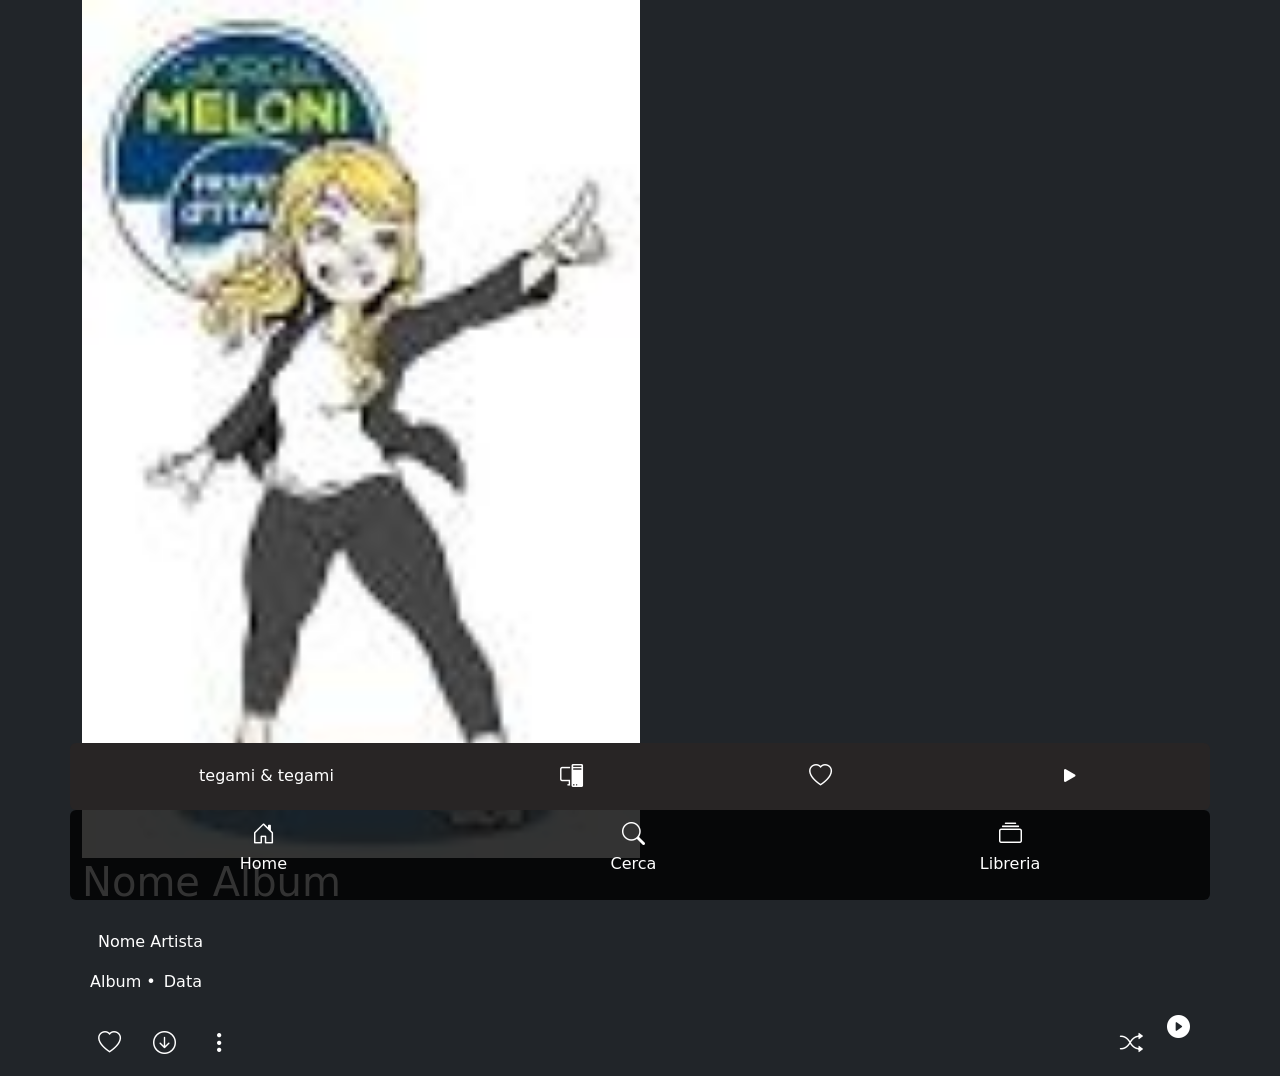
==== album.html @ c1f431ae "aggiornamento giacomo search" ====
<!doctype html>
<html lang='en'>

<head>
  <meta charset='utf-8'>
  <meta name='viewport' content='width=device-width, initial-scale=1'>
  <title>Albums</title>
  <link rel="stylesheet" href="scss/style.css">
  <link href='https://cdn.jsdelivr.net/npm/bootstrap@5.2.3/dist/css/bootstrap.min.css' rel='stylesheet'
    integrity='sha384-rbsA2VBKQhggwzxH7pPCaAqO46MgnOM80zW1RWuH61DGLwZJEdK2Kadq2F9CUG65' crossorigin='anonymous'>
  <link rel="stylesheet" href="https://cdn.jsdelivr.net/npm/bootstrap-icons@1.10.2/font/bootstrap-icons.css" />
</head>

<body class="bg-dark text-white">

  <!-- div con immagine album -->
  <div class="container container justify-content-center">
    <img src="img/images.jpeg" class="w-50" alt="img_album">


  </div>


  <!-- div  info album -->
  <div class="container">
    <h1>Nome Album</h1>
    <div class="d-flex">
      <div> </div>
      <p class="m-3">Nome Artista</p>
    </div>
    <div class="d-flex">
      <p class="mx-2">Album • </p><span> Data</span>
    </div>
  </div>

  <!-- div barra icone -->
  <div class="container d-flex justify-content-between">
    <div class="d-flex">
      <i class="bi bi-heart py-3 px-3"></i>
      <i class="bi bi-arrow-down-circle py-3 px-3"></i>
      <i class="bi bi-three-dots-vertical py-3 px-3"></i>
    </div>
    <div class="d-flex">
      <i class="bi bi-shuffle  py-3 px-3"></i>
      <i class="bi bi-play-circle-fill mx-2"></i>

    </div>

  </div>

  <!-- div con gli album -->
  <div class="container">

  </div>

  <!-- parte finale: display fixed -->

  <div class="fixed-bottom d-flex flex-column">
    <div class="container d-flex justify-content-around align-items-center p-3 rounded">
      <p class="mb-0">tegami & tegami</p>
      <i class="bi bi-pc-display"></i>
      <i class="bi bi-heart"></i>
      <i class="bi bi-play-fill"></i>
    </div>

    <div class="container d-flex justify-content-around rounded p-2">
      <div class="d-flex flex-column align-items-center">
        <i class="bi bi-house-door"></i>
        <p>Home</p>
      </div>
      <div class="d-flex flex-column align-items-center">
        <i class="bi bi-search"></i>
        <p>Cerca</p>
      </div>
      <div class="d-flex flex-column align-items-center">
        <i class="bi bi-collection"></i>
        <p>Libreria</p>
      </div>
    </div>
  </div>





  <script src='https://cdn.jsdelivr.net/npm/bootstrap@5.2.3/dist/js/bootstrap.bundle.min.js'
    integrity='sha384-kenU1KFdBIe4zVF0s0G1M5b4hcpxyD9F7jL+jjXkk+Q2h455rYXK/7HAuoJl+0I4' crossorigin='anonymous'>
    </script>
  <script src="JS/album.js"></script>
</body>

</html>
---- scss/style.css ----
@charset "UTF-8";
/*togliere lo scroll laterale*/
body {
  overflow-x: hidden;
}

/*mavbar sotto in mobile*/
.fixed-bottom > div:first-child {
  background-color: rgb(40, 37, 37);
}
.fixed-bottom > div:last-child {
  background-color: rgba(0, 0, 0, 0.8);
}

/*impostazione icone generiche*/
i {
  font-size: 23px;
}

/*border navbar modalità desktop*/
#gianfranco {
  border-bottom: 1px solid grey;
}

/*impostazione generica border radius*/
.bordo-arrotondato {
  border-radius: 15px;
}

/*primi album in alto del main*/
#playlist1 h3 {
  font-size: 90%;
  margin-left: 10px;
}
#playlist1 img {
  border-radius: 10px;
}

/*secondi album in basso del main*/
.mobile {
  display: flex;
  justify-content: space-between;
  flex-wrap: wrap;
}
.mobile .album {
  display: flex;
}
@media screen and (min-width: 1000px) {
  .mobile .album {
    display: block;
  }
}
.mobile .album .icone-sotto-album {
  justify-content: space-between;
  display: flex;
  flex-direction: row;
}
.mobile .album .testo {
  padding-left: 15px;
}
.mobile .album .testo :nth-child(2) {
  font-weight: bold;
}
.mobile .album .testo :nth-child(3) {
  align-self: flex-end;
  margin-top: 40%;
}
.mobile .album div {
  width: 100%;
  display: flex;
  flex-direction: column;
}
.mobile .album div p {
  text-align: left;
}
.mobile img {
  max-width: 100%;
}
@media screen and (min-width: 1000px) {
  .mobile img {
    max-width: 100%;
  }
}

/*impostazioni attività amici*/
#right #amici {
  justify-content: flex-end;
}
#right #attivita {
  display: flex;
  justify-content: space-between;
  margin-bottom: 0.5rem;
}
#right #attivita i {
  font-size: 16px;
}
#right .window {
  transform: rotate(90deg);
}
#right .persona {
  display: flex;
  justify-content: between;
  flex-wrap: wrap;
}
#right .persona p,
#right .persona i {
  font-size: 0.6rem;
}
#right .persona img {
  border-radius: 50%;
  width: 70%;
}

/*pagina search*/
#div-search {
  text-align: center;
  margin-bottom: 150px;
}
#div-search #carte-search {
  font-size: 20px;
  font-weight: bold;
}
#div-search #carte-search picture {
  position: relative;
  left: 116%;
}
@media screen and (min-width: 600px) {
  #div-search #carte-search picture {
    left: 107%;
  }
}
@media screen and (min-width: 900px) {
  #div-search #carte-search picture {
    left: 105%;
  }
}
#div-search #carte-search picture img {
  position: absolute;
  right: 0px;
  width: 5.3rem;
  transform: rotate(30deg);
}
@media screen and (min-width: 600px) {
  #div-search #carte-search picture img {
    max-width: 5.5rem;
  }
}
#div-search #carte-search div {
  margin: 3%;
  height: 130px;
  border-radius: 15px;
  text-align: left;
  overflow: hidden;
}
#div-search #carte-search .primo-child {
  background: rgb(224, 51, 1);
  background: linear-gradient(0deg, rgba(224, 51, 1, 0.7819502801) 12%, rgb(224, 51, 1) 26%);
}
#div-search #carte-search .secondo-child {
  background: rgb(30, 50, 100);
  background: linear-gradient(0deg, rgba(30, 50, 100, 0.7819502801) 12%, rgb(30, 50, 100) 26%);
}
#div-search #carte-search .terzo-child {
  background: rgb(233, 16, 92);
  background: linear-gradient(0deg, rgba(233, 16, 92, 0.7819502801) 12%, rgb(233, 16, 92) 26%);
}
#div-search #carte-search .quarto-child {
  background: rgb(21, 138, 8);
  background: linear-gradient(0deg, rgba(21, 138, 8, 0.7819502801) 12%, rgb(21, 138, 8) 26%);
}
#div-search #carte-search :nth-child(5) {
  background: rgb(188, 88, 0);
  background: linear-gradient(0deg, rgba(188, 88, 0, 0.7819502801) 12%, rgb(188, 88, 0) 26%);
}
#div-search #carte-search :nth-child(6) {
  background: rgb(216, 64, 0);
  background: linear-gradient(0deg, rgba(216, 64, 0, 0.7819502801) 12%, rgb(216, 64, 0) 26%);
}
#div-search #carte-search :nth-child(7) {
  background: rgb(222, 16, 139);
  background: linear-gradient(0deg, rgba(222, 16, 139, 0.7819502801) 12%, rgb(222, 16, 139) 26%);
}
#div-search #carte-search :nth-child(8) {
  background: rgb(132, 98, 159);
  background: linear-gradient(0deg, rgba(132, 98, 159, 0.7819502801) 12%, rgb(132, 98, 159) 26%);
}
#div-search #carte-search :nth-child(9) {
  background: rgb(244, 234, 30);
  background: linear-gradient(0deg, rgba(244, 234, 30, 0.7819502801) 12%, rgb(244, 234, 30) 26%);
}
#div-search #carte-search :nth-child(10) {
  background: rgb(93, 180, 224);
  background: linear-gradient(0deg, rgba(93, 180, 224, 0.7819502801) 12%, rgb(93, 180, 224) 26%);
}

.bottom {
  height: 150px;
}/*# sourceMappingURL=style.css.map */
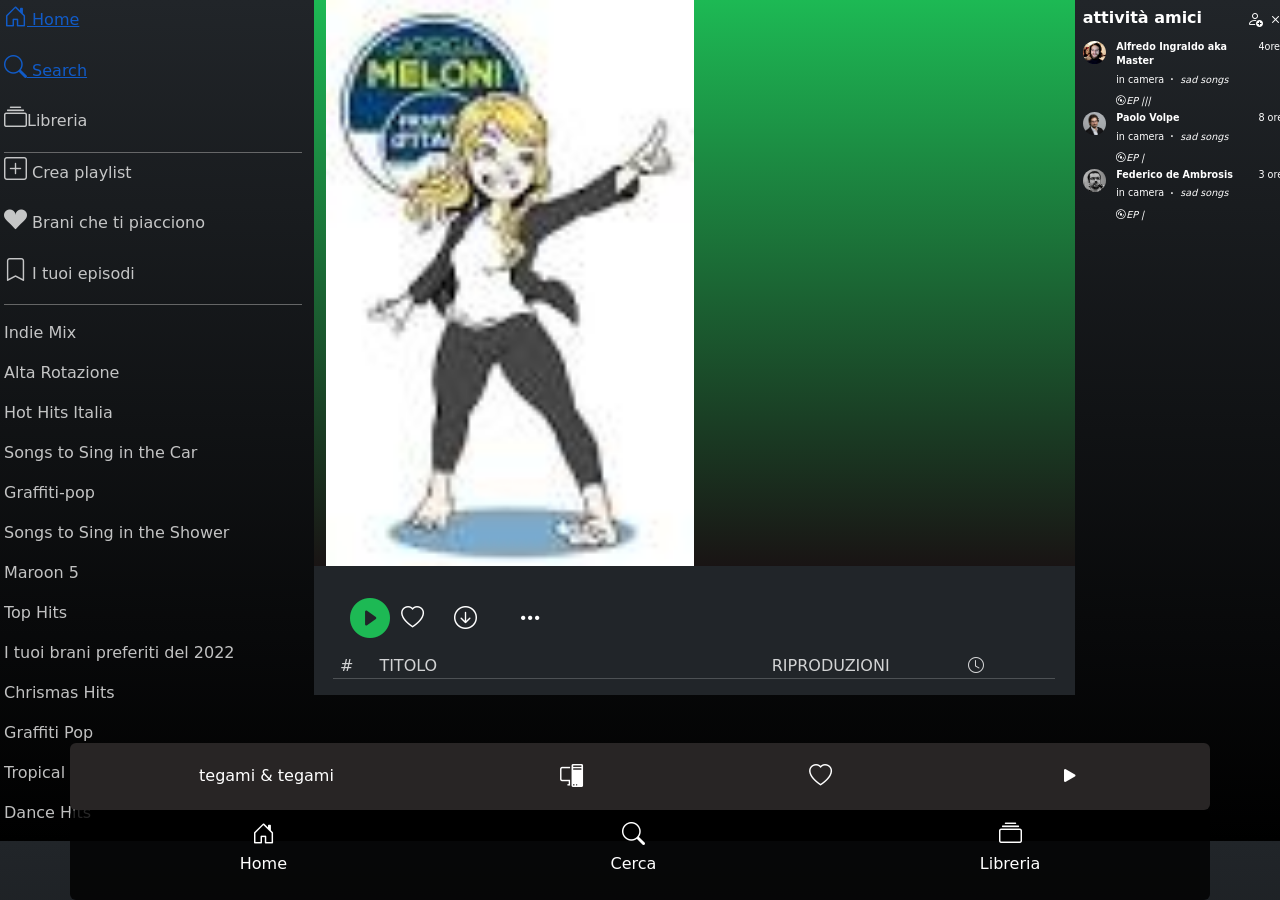
==== commit b7c217e3: "aggiornamento lorenzo" ====
--- a/album.html
+++ b/album.html
@@ -1,92 +1,194 @@
 <!doctype html>
 <html lang='en'>
-
 <head>
-  <meta charset='utf-8'>
-  <meta name='viewport' content='width=device-width, initial-scale=1'>
-  <title>Albums</title>
-  <link rel="stylesheet" href="scss/style.css">
-  <link href='https://cdn.jsdelivr.net/npm/bootstrap@5.2.3/dist/css/bootstrap.min.css' rel='stylesheet'
-    integrity='sha384-rbsA2VBKQhggwzxH7pPCaAqO46MgnOM80zW1RWuH61DGLwZJEdK2Kadq2F9CUG65' crossorigin='anonymous'>
-  <link rel="stylesheet" href="https://cdn.jsdelivr.net/npm/bootstrap-icons@1.10.2/font/bootstrap-icons.css" />
+<meta charset='utf-8'>
+<meta name='viewport' content='width=device-width, initial-scale=1'>
+<title>Albums</title>
+<link rel="stylesheet" href="scss/style.css">
+<link href='https://cdn.jsdelivr.net/npm/bootstrap@5.2.3/dist/css/bootstrap.min.css' rel='stylesheet' integrity='sha384-rbsA2VBKQhggwzxH7pPCaAqO46MgnOM80zW1RWuH61DGLwZJEdK2Kadq2F9CUG65' crossorigin='anonymous'>
+<link
+rel="stylesheet"
+href="https://cdn.jsdelivr.net/npm/bootstrap-icons@1.10.2/font/bootstrap-icons.css"
+/>
 </head>
 
 <body class="bg-dark text-white">
+ 
+  <!--div generale con 3 parti per desktop-->
+   <div class="row">
+  
+  <!--parte sinistra desktop-->
+  <div class="d-none d-lg-block col-lg-3 ps-3 opacity-75" id="parte-sinistra">
+    <!--navbar in desktop-->
+    <nav id="gianfranco">
+      <a href="home.html"><p><i class="bi bi-house-door"></i> Home</p></a>
+      <a href="search.html"><p><i class="bi bi-search"></i> Search</p></a>
+      <p><i class="bi bi-collection"></i>Libreria</p>
+    </nav>
 
-  <!-- div con immagine album -->
-  <div class="container container justify-content-center">
-    <img src="img/images.jpeg" class="w-50" alt="img_album">
+    <!--parte dotto la navbar media-->
+    <div id="gianfranco">
+      <p><i class="bi bi-plus-square"></i> Crea playlist</p>
+      <p><i class="bi bi-suit-heart-fill"></i> Brani che ti piacciono</p>
+      <p><i class="bi bi-bookmark"></i> I tuoi episodi</p>
+    </div>
 
+    <div class="fs-6 mt-3">
+      <p>Indie Mix</p>
+      <p>Alta Rotazione</p>
+      <p>Hot Hits Italia</p>
+      <p>Songs to Sing in the Car</p>
+      <p>Graffiti-pop</p>
+      <p>Songs to Sing in the Shower</p>
+      <p>Maroon 5</p>
+      <p>Top Hits</p>
+      <p>I tuoi brani preferiti del 2022</p>
+      <p>Chrismas Hits</p>
+      <p>Graffiti Pop</p>
+      <p>Tropical House</p>
+      <p>Dance Hits</p>
+    </div>
+  </div>
+  
+   <!--div centrale-->
+   <div class="col col-lg-7 px-0">
+  
+                 <!-- div con immagine album -->
 
+    <div class="container container justify-content-center" id="immagine_album">
+      <img src="img/images.jpeg" class="w-50"alt="img_album">
+
+    
+  
   </div>
 
 
-  <!-- div  info album -->
-  <div class="container">
-    <h1>Nome Album</h1>
+<!-- div  info album -->
+<div class="container mt-3 d-sm-block d-md-block d-lg-none d-xl-none d-xxl-none">
+    <h1>Nome Album</h1> 
     <div class="d-flex">
-      <div> </div>
-      <p class="m-3">Nome Artista</p>
+        <div> </div>
+        <p class="m-3">Nome Artista</p> 
+    </div> 
+        <div class="d-flex"><p class="mx-2">Album • </p><span> Data</span></div> 
+</div>
+
+<!-- div barra icone -->
+<div class="container d-flex justify-content-between icone_album d-lg-none">
+    <div class="d-flex "> <!--ICONE PARTE MOBILE-->
+    <i class="bi bi-heart py-3 px-3" ></i>
+    <i class="bi bi-arrow-down-circle py-3 px-3"></i>
+    <i class="bi bi-three-dots-vertical py-3 px-3"></i>
     </div>
+
     <div class="d-flex">
-      <p class="mx-2">Album • </p><span> Data</span>
+        <i class="bi bi-shuffle  py-3 px-3"></i>
+        <i class="bi bi-play-circle-fill icona_play py-1 px-3 "></i>
     </div>
+</div>
+<div class="d-flex d-none d-lg-block bg-dark">
+ <div class="row pt-3"> <!--ICONE PARTE DESKTOP-->
+      <i class="d-flex justify-content-around col-1 bi bi-play-circle-fill icona_play p-3 ps-5"></i>
+      <i class="d-flex justify-content-around col-1 bi bi-heart py-4 ps-4 px-0"></i>
+      <i class="d-flex justify-content-around col-1 bi bi-arrow-down-circle py-4 px-0"></i>
+      <i class="d-flex justify-content-around col-1 bi bi-three-dots py-4 px-0"></i>
+ </div>
+ 
+ <div class="row icone_desktop_album">
+  <p class="col-1 text-center ps-4 pe-0 mb-0">#</p>
+  <p class="col-2 mb-0">TITOLO</p>
+  <p class="col-2 offset-4 mb-0">RIPRODUZIONI</p>
+  <i class="col-2 offset-1 bi bi-clock mb-0"></i>
+  <hr id="riga_album"> 
+</div>
+</div>
+  
+
+
+<!-- div con i brani -->
+<div class="container" id="divBrani">
+
+</div>
+
+ <!-- parte finale: display fixed -->
+
+ <div class="fixed-bottom d-flex flex-column">
+  <div class="container d-flex justify-content-around align-items-center p-3 rounded" >
+    <p class="mb-0" id="testoCanzoneCorrente">tegami & tegami</p>
+    <i class="bi bi-pc-display"></i>
+    <i class="bi bi-heart"></i>
+    <i class="bi bi-play-fill"></i>
   </div>
 
-  <!-- div barra icone -->
-  <div class="container d-flex justify-content-between">
-    <div class="d-flex">
-      <i class="bi bi-heart py-3 px-3"></i>
-      <i class="bi bi-arrow-down-circle py-3 px-3"></i>
-      <i class="bi bi-three-dots-vertical py-3 px-3"></i>
+  <div class="container d-flex justify-content-around rounded p-2">
+    <div class="d-flex flex-column align-items-center">
+      <i class="bi bi-house-door"></i>
+      <p>Home</p>
     </div>
-    <div class="d-flex">
-      <i class="bi bi-shuffle  py-3 px-3"></i>
-      <i class="bi bi-play-circle-fill mx-2"></i>
-
+    <div class="d-flex flex-column align-items-center">
+      <i class="bi bi-search"></i>
+      <p>Cerca</p>
     </div>
-
-  </div>
-
-  <!-- div con gli album -->
-  <div class="container">
-
-  </div>
-
-  <!-- parte finale: display fixed -->
-
-  <div class="fixed-bottom d-flex flex-column">
-    <div class="container d-flex justify-content-around align-items-center p-3 rounded">
-      <p class="mb-0">tegami & tegami</p>
-      <i class="bi bi-pc-display"></i>
-      <i class="bi bi-heart"></i>
-      <i class="bi bi-play-fill"></i>
-    </div>
-
-    <div class="container d-flex justify-content-around rounded p-2">
-      <div class="d-flex flex-column align-items-center">
-        <i class="bi bi-house-door"></i>
-        <p>Home</p>
-      </div>
-      <div class="d-flex flex-column align-items-center">
-        <i class="bi bi-search"></i>
-        <p>Cerca</p>
-      </div>
-      <div class="d-flex flex-column align-items-center">
-        <i class="bi bi-collection"></i>
-        <p>Libreria</p>
+    <div class="d-flex flex-column align-items-center">
+      <i class="bi bi-collection"></i>
+      <p>Libreria</p>
       </div>
     </div>
   </div>
+ </div> <!--div fine parte centrale-->
 
+ <!--div parte destra desktop-->
 
+ <!--parte laterale amici-->
+ <aside id="right" class="d-none d-lg-block col-lg-2 px-2 mt-2">
 
+  <section id="attivita">
+    <h6 class="m-0"><strong>attività amici</strong></h6>
+    <span>
+      <i class="bi bi-person-add"></i>
+      <i class="bi bi-x"></i>
+    </span>
+  </section>
+  <section class="persona">
+    <div class="col-2">
+      <img src="img/alfredoingraldo.jpeg" alt="foto profilo">
+    </div>
+    <div class="col-8 tizio">
+      <p class="mb-1"> <strong>Alfredo Ingraldo aka Master</strong> </p>
+      <p class="m-0"> in camera <i class="bi bi-dot"> sad songs</i> </p>
+      <i class="bi bi-disc ">EP |||</i>
+    </div>
+    <div class="col-2 ps-2">
+      <p> 4ore</p>
+    </div>
+    <div class="col-2">
+      <img src="img/andreamiriello.jpeg" alt="foto profilo">
+    </div>
+    <div class="col-8 tizio">
+      <p class="mb-1"> <strong>Paolo Volpe</strong> </p>
+      <p class="m-0"> in camera <i class="bi bi-dot"> sad songs</i> </p>
+      <i class="bi bi-disc ">EP |</i>
+    </div>
+    <div class="col-2 ps-2">
+      <p> 8 ore</p>
+    </div>
+    <div class="col-2">
+      <img src="img/Federicodeangelis.jpg" alt="Federico de Ambrosis">
+    </div>
+    <div class="col-8 tizio">
+      <p class="mb-1"> <strong>Federico de Ambrosis</strong> </p>
+      <p class="m-0"> in camera <i class="bi bi-dot"> sad songs</i> </p>
+      <i class="bi bi-disc ">EP |</i>
+    </div>
+    <div class="col-2 ps-2">
+      <p>3 ore</p>
+     </div>
+   </section>
+ </aside>  <!--fine parte destra desktop-->
+</div> <!--div dello schermo generale desktop-->
 
-
-  <script src='https://cdn.jsdelivr.net/npm/bootstrap@5.2.3/dist/js/bootstrap.bundle.min.js'
-    integrity='sha384-kenU1KFdBIe4zVF0s0G1M5b4hcpxyD9F7jL+jjXkk+Q2h455rYXK/7HAuoJl+0I4' crossorigin='anonymous'>
-    </script>
-  <script src="JS/album.js"></script>
+<script src='https://cdn.jsdelivr.net/npm/bootstrap@5.2.3/dist/js/bootstrap.bundle.min.js' integrity='sha384-kenU1KFdBIe4zVF0s0G1M5b4hcpxyD9F7jL+jjXkk+Q2h455rYXK/7HAuoJl+0I4' crossorigin='anonymous'>
+</script>
+<script src="JS/album.js" type="module"></script>
 </body>
-
 </html>
--- a/scss/style.css
+++ b/scss/style.css
@@ -114,85 +114,81 @@
 /*pagina search*/
 #div-search {
   text-align: center;
-  margin-bottom: 150px;
 }
-#div-search #carte-search {
-  font-size: 20px;
-  font-weight: bold;
-}
-#div-search #carte-search picture {
-  position: relative;
-  left: 116%;
-}
-@media screen and (min-width: 600px) {
-  #div-search #carte-search picture {
-    left: 107%;
-  }
-}
-@media screen and (min-width: 900px) {
-  #div-search #carte-search picture {
-    left: 105%;
-  }
-}
-#div-search #carte-search picture img {
-  position: absolute;
-  right: 0px;
-  width: 5.3rem;
-  transform: rotate(30deg);
-}
-@media screen and (min-width: 600px) {
-  #div-search #carte-search picture img {
-    max-width: 5.5rem;
-  }
-}
-#div-search #carte-search div {
-  margin: 3%;
+#div-search div div {
+  margin: 10px;
   height: 130px;
   border-radius: 15px;
   text-align: left;
-  overflow: hidden;
 }
-#div-search #carte-search .primo-child {
-  background: rgb(224, 51, 1);
-  background: linear-gradient(0deg, rgba(224, 51, 1, 0.7819502801) 12%, rgb(224, 51, 1) 26%);
+#div-search div :first-child {
+  background-color: #e03301;
 }
-#div-search #carte-search .secondo-child {
-  background: rgb(30, 50, 100);
-  background: linear-gradient(0deg, rgba(30, 50, 100, 0.7819502801) 12%, rgb(30, 50, 100) 26%);
+#div-search div :nth-child(2) {
+  background-color: #1e3264;
 }
-#div-search #carte-search .terzo-child {
-  background: rgb(233, 16, 92);
-  background: linear-gradient(0deg, rgba(233, 16, 92, 0.7819502801) 12%, rgb(233, 16, 92) 26%);
+#div-search div :nth-child(3) {
+  background-color: #e9105c;
 }
-#div-search #carte-search .quarto-child {
-  background: rgb(21, 138, 8);
-  background: linear-gradient(0deg, rgba(21, 138, 8, 0.7819502801) 12%, rgb(21, 138, 8) 26%);
+#div-search div :nth-child(4) {
+  background-color: #158a08;
 }
-#div-search #carte-search :nth-child(5) {
-  background: rgb(188, 88, 0);
-  background: linear-gradient(0deg, rgba(188, 88, 0, 0.7819502801) 12%, rgb(188, 88, 0) 26%);
+#div-search div :nth-child(5) {
+  background-color: #bc5800;
 }
-#div-search #carte-search :nth-child(6) {
-  background: rgb(216, 64, 0);
-  background: linear-gradient(0deg, rgba(216, 64, 0, 0.7819502801) 12%, rgb(216, 64, 0) 26%);
+#div-search div :nth-child(6) {
+  background-color: #d84000;
 }
-#div-search #carte-search :nth-child(7) {
-  background: rgb(222, 16, 139);
-  background: linear-gradient(0deg, rgba(222, 16, 139, 0.7819502801) 12%, rgb(222, 16, 139) 26%);
+#div-search div :nth-child(7) {
+  background-color: #de108b;
 }
-#div-search #carte-search :nth-child(8) {
-  background: rgb(132, 98, 159);
-  background: linear-gradient(0deg, rgba(132, 98, 159, 0.7819502801) 12%, rgb(132, 98, 159) 26%);
+#div-search div :nth-child(8) {
+  background-color: #84629f;
 }
-#div-search #carte-search :nth-child(9) {
-  background: rgb(244, 234, 30);
-  background: linear-gradient(0deg, rgba(244, 234, 30, 0.7819502801) 12%, rgb(244, 234, 30) 26%);
+#div-search div :nth-child(9) {
+  background-color: #f4ea1e;
 }
-#div-search #carte-search :nth-child(10) {
-  background: rgb(93, 180, 224);
-  background: linear-gradient(0deg, rgba(93, 180, 224, 0.7819502801) 12%, rgb(93, 180, 224) 26%);
+#div-search div :nth-child(10) {
+  background-color: #5db4e0;
 }
 
 .bottom {
   height: 150px;
+}
+
+.freccia_indietro_album {
+  font-size: 1.5rem;
+}
+
+.icone_album {
+  font-size: 1.3rem;
+}
+
+.icona_play {
+  font-size: 2.5rem;
+  color: #1db954;
+}
+
+#immagine_album {
+  background: linear-gradient(180deg, #1db954, #191414);
+}
+
+body {
+  background: linear-gradient(180deg, rgb(33, 37, 41), black);
+}
+
+#riga_album {
+  width: 92%;
+  display: flex;
+  align-items: center;
+  margin-left: 4%;
+  margin-right: 4%;
+}
+
+.icone_desktop_album {
+  align-items: flex-end;
+  color: rgba(255, 255, 255, 0.8);
+}
+.icone_desktop_album i {
+  font-size: 1rem;
 }/*# sourceMappingURL=style.css.map */
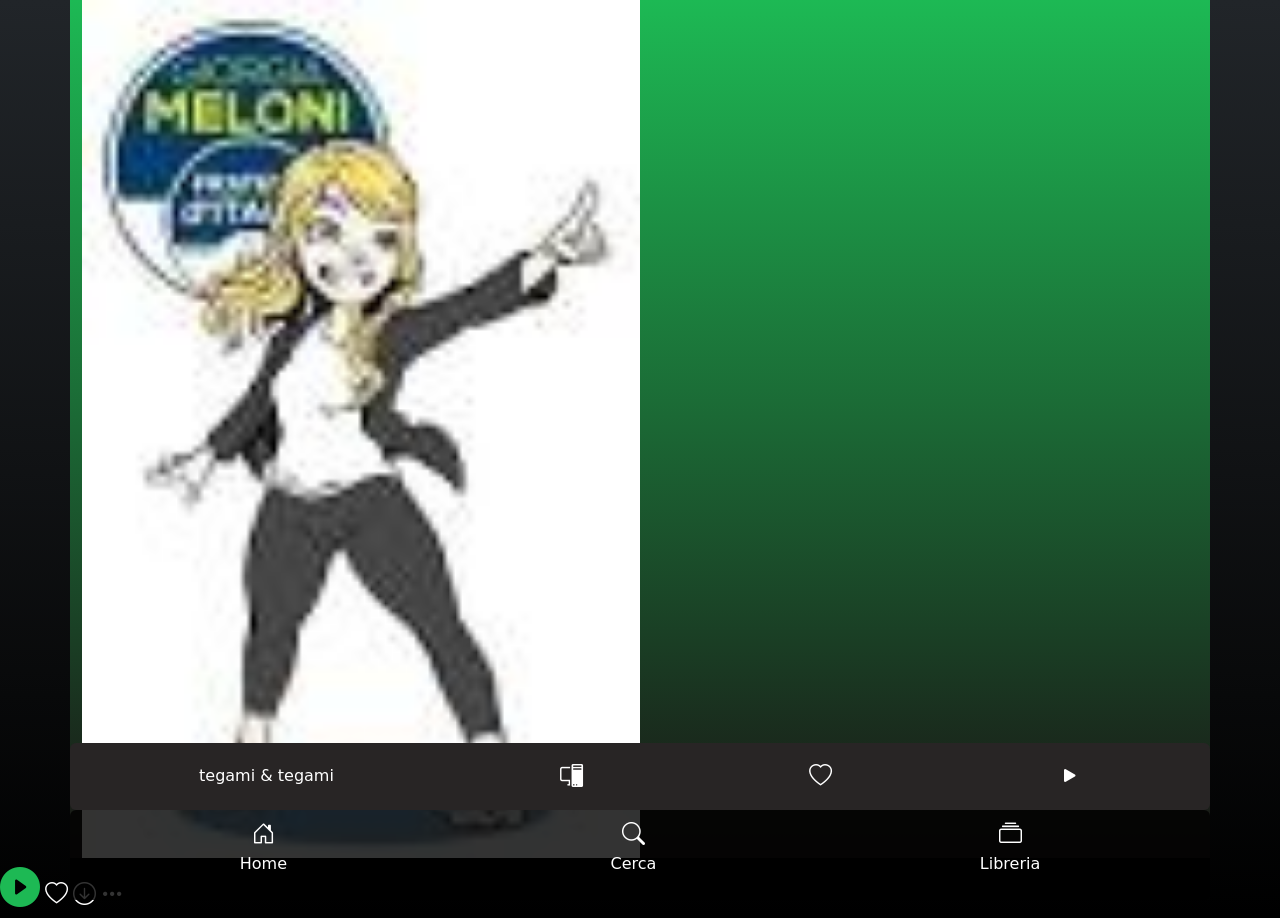
==== commit 0d8328e4: "Modifiche artist html js scss" ====
--- a/album.html
+++ b/album.html
@@ -13,47 +13,8 @@
 </head>
 
 <body class="bg-dark text-white">
- 
-  <!--div generale con 3 parti per desktop-->
-   <div class="row">
-  
-  <!--parte sinistra desktop-->
-  <div class="d-none d-lg-block col-lg-3 ps-3 opacity-75" id="parte-sinistra">
-    <!--navbar in desktop-->
-    <nav id="gianfranco">
-      <a href="home.html"><p><i class="bi bi-house-door"></i> Home</p></a>
-      <a href="search.html"><p><i class="bi bi-search"></i> Search</p></a>
-      <p><i class="bi bi-collection"></i>Libreria</p>
-    </nav>
 
-    <!--parte dotto la navbar media-->
-    <div id="gianfranco">
-      <p><i class="bi bi-plus-square"></i> Crea playlist</p>
-      <p><i class="bi bi-suit-heart-fill"></i> Brani che ti piacciono</p>
-      <p><i class="bi bi-bookmark"></i> I tuoi episodi</p>
-    </div>
-
-    <div class="fs-6 mt-3">
-      <p>Indie Mix</p>
-      <p>Alta Rotazione</p>
-      <p>Hot Hits Italia</p>
-      <p>Songs to Sing in the Car</p>
-      <p>Graffiti-pop</p>
-      <p>Songs to Sing in the Shower</p>
-      <p>Maroon 5</p>
-      <p>Top Hits</p>
-      <p>I tuoi brani preferiti del 2022</p>
-      <p>Chrismas Hits</p>
-      <p>Graffiti Pop</p>
-      <p>Tropical House</p>
-      <p>Dance Hits</p>
-    </div>
-  </div>
-  
-   <!--div centrale-->
-   <div class="col col-lg-7 px-0">
-  
-                 <!-- div con immagine album -->
+    <!-- div con immagine album -->
 
     <div class="container container justify-content-center" id="immagine_album">
       <img src="img/images.jpeg" class="w-50"alt="img_album">
@@ -74,9 +35,9 @@
 </div>
 
 <!-- div barra icone -->
-<div class="container d-flex justify-content-between icone_album d-lg-none">
-    <div class="d-flex "> <!--ICONE PARTE MOBILE-->
-    <i class="bi bi-heart py-3 px-3" ></i>
+<div class="container d-flex justify-content-between icone_album d-sm-block d-md-block d-lg-none d-xl-none d-xxl-none">
+    <div class="d-flex ">
+    <i class="bi bi-heart py-3 px-3"></i>
     <i class="bi bi-arrow-down-circle py-3 px-3"></i>
     <i class="bi bi-three-dots-vertical py-3 px-3"></i>
     </div>
@@ -86,21 +47,11 @@
         <i class="bi bi-play-circle-fill icona_play py-1 px-3 "></i>
     </div>
 </div>
-<div class="d-flex d-none d-lg-block bg-dark">
- <div class="row pt-3"> <!--ICONE PARTE DESKTOP-->
-      <i class="d-flex justify-content-around col-1 bi bi-play-circle-fill icona_play p-3 ps-5"></i>
-      <i class="d-flex justify-content-around col-1 bi bi-heart py-4 ps-4 px-0"></i>
-      <i class="d-flex justify-content-around col-1 bi bi-arrow-down-circle py-4 px-0"></i>
-      <i class="d-flex justify-content-around col-1 bi bi-three-dots py-4 px-0"></i>
- </div>
- 
- <div class="row icone_desktop_album">
-  <p class="col-1 text-center ps-4 pe-0 mb-0">#</p>
-  <p class="col-2 mb-0">TITOLO</p>
-  <p class="col-2 offset-4 mb-0">RIPRODUZIONI</p>
-  <i class="col-2 offset-1 bi bi-clock mb-0"></i>
-  <hr id="riga_album"> 
-</div>
+<div class="d-flex d-none d-lg-block">
+      <i class="bi bi-play-circle-fill icona_play "></i>
+      <i class="bi bi-heart"></i>
+      <i class="bi bi-arrow-down-circle"></i>
+      <i class="bi bi-three-dots"></i>
 </div>
   
 
@@ -132,60 +83,10 @@
     <div class="d-flex flex-column align-items-center">
       <i class="bi bi-collection"></i>
       <p>Libreria</p>
-      </div>
     </div>
   </div>
- </div> <!--div fine parte centrale-->
+</div>
 
- <!--div parte destra desktop-->
-
- <!--parte laterale amici-->
- <aside id="right" class="d-none d-lg-block col-lg-2 px-2 mt-2">
-
-  <section id="attivita">
-    <h6 class="m-0"><strong>attività amici</strong></h6>
-    <span>
-      <i class="bi bi-person-add"></i>
-      <i class="bi bi-x"></i>
-    </span>
-  </section>
-  <section class="persona">
-    <div class="col-2">
-      <img src="img/alfredoingraldo.jpeg" alt="foto profilo">
-    </div>
-    <div class="col-8 tizio">
-      <p class="mb-1"> <strong>Alfredo Ingraldo aka Master</strong> </p>
-      <p class="m-0"> in camera <i class="bi bi-dot"> sad songs</i> </p>
-      <i class="bi bi-disc ">EP |||</i>
-    </div>
-    <div class="col-2 ps-2">
-      <p> 4ore</p>
-    </div>
-    <div class="col-2">
-      <img src="img/andreamiriello.jpeg" alt="foto profilo">
-    </div>
-    <div class="col-8 tizio">
-      <p class="mb-1"> <strong>Paolo Volpe</strong> </p>
-      <p class="m-0"> in camera <i class="bi bi-dot"> sad songs</i> </p>
-      <i class="bi bi-disc ">EP |</i>
-    </div>
-    <div class="col-2 ps-2">
-      <p> 8 ore</p>
-    </div>
-    <div class="col-2">
-      <img src="img/Federicodeangelis.jpg" alt="Federico de Ambrosis">
-    </div>
-    <div class="col-8 tizio">
-      <p class="mb-1"> <strong>Federico de Ambrosis</strong> </p>
-      <p class="m-0"> in camera <i class="bi bi-dot"> sad songs</i> </p>
-      <i class="bi bi-disc ">EP |</i>
-    </div>
-    <div class="col-2 ps-2">
-      <p>3 ore</p>
-     </div>
-   </section>
- </aside>  <!--fine parte destra desktop-->
-</div> <!--div dello schermo generale desktop-->
 
 <script src='https://cdn.jsdelivr.net/npm/bootstrap@5.2.3/dist/js/bootstrap.bundle.min.js' integrity='sha384-kenU1KFdBIe4zVF0s0G1M5b4hcpxyD9F7jL+jjXkk+Q2h455rYXK/7HAuoJl+0I4' crossorigin='anonymous'>
 </script>
--- a/scss/style.css
+++ b/scss/style.css
@@ -177,18 +177,210 @@
   background: linear-gradient(180deg, rgb(33, 37, 41), black);
 }
 
-#riga_album {
-  width: 92%;
-  display: flex;
-  align-items: center;
-  margin-left: 4%;
-  margin-right: 4%;
-}
-
-.icone_desktop_album {
-  align-items: flex-end;
+.artist__header {
+  position: relative;
+}
+
+#artist__arrow {
+  position: absolute;
+  top: 10px;
+  left: 20px;
+  z-index: 1;
+}
+
+#artist__arrow__color {
   color: rgba(255, 255, 255, 0.8);
-}
-.icone_desktop_album i {
-  font-size: 1rem;
+  font-size: 35px;
+}
+
+#artist__image {
+  height: 100%;
+  width: 100%;
+  -o-object-fit: cover;
+     object-fit: cover;
+  -o-object-position: center;
+     object-position: center;
+  opacity: 0.5;
+}
+@media screen and (min-width: 992px) {
+  #artist__image {
+    -o-object-fit: cover;
+       object-fit: cover;
+    -o-object-position: center;
+       object-position: center;
+    height: 300px;
+    width: 550px;
+    opacity: 0.5;
+  }
+}
+@media screen and (min-width: 1000px) {
+  #artist__image {
+    -o-object-fit: cover;
+       object-fit: cover;
+    -o-object-position: center;
+       object-position: center;
+    height: 300px;
+    width: 570px;
+    opacity: 0.5;
+  }
+}
+
+#artist__name {
+  font-size: 50px;
+  position: absolute;
+  bottom: 70px;
+  left: 30px;
+}
+@media screen and (min-width: 992px) {
+  #artist__name {
+    font-size: 50px;
+  }
+}
+
+#artist__ascoltatori1 {
+  margin-top: 2px;
+  margin-bottom: 0px;
+  position: absolute;
+  bottom: 10px;
+  left: 30px;
+}
+@media screen and (max-width: 992px) {
+  #artist__ascoltatori1 {
+    display: none;
+  }
+}
+@media screen and (min-width: 992px) {
+  #artist__ascoltatori1 {
+    font-size: 20px;
+  }
+}
+
+#artist__ascoltatori2 {
+  margin-top: 2px;
+  margin-bottom: 0px;
+  color: grey;
+}
+@media screen and (min-width: 992px) {
+  #artist__ascoltatori2 {
+    display: none;
+  }
+}
+
+#artist__verificato {
+  margin-top: 2px;
+  margin-bottom: 0px;
+  position: absolute;
+  bottom: 120px;
+  left: 30px;
+}
+@media screen and (max-width: 992px) {
+  #artist__verificato {
+    display: none;
+  }
+}
+@media screen and (min-width: 992px) {
+  #artist__verificato {
+    font-size: 20px;
+  }
+}
+
+#artist__verificato__icona {
+  color: #2596be;
+}
+@media screen and (max-width: 992px) {
+  #artist__verificato__icona {
+    display: none;
+  }
+}
+@media screen and (min-width: 992px) {
+  #artist__verificato__icona {
+    font-size: 20px;
+  }
+}
+
+#boxicone1 {
+  margin-bottom: 3px;
+}
+@media screen and (min-width: 992px) {
+  #boxicone1 {
+    display: none;
+  }
+}
+
+#seguiti1 {
+  margin: auto;
+  border-color: rgba(255, 255, 255, 0.2);
+  border: 0.2px solid;
+  border-radius: 15px;
+  padding-top: 5px;
+  padding-bottom: 5px;
+  padding-left: 8px;
+  padding-right: 8px;
+}
+
+#puntiverticali {
+  margin-left: 10px;
+  color: grey;
+}
+#puntiverticali:hover {
+  color: green;
+}
+
+#shuffle:hover {
+  color: green;
+}
+
+#boxicone2 {
+  margin-top: 10px;
+}
+@media screen and (max-width: 992px) {
+  #boxicone2 {
+    display: none;
+  }
+}
+
+#seguiti2 {
+  margin: auto;
+  border-color: rgba(255, 255, 255, 0.2);
+  border: 0.2px solid;
+  border-radius: 8px;
+  padding-top: 5px;
+  padding-bottom: 5px;
+  padding-left: 20px;
+  padding-right: 20px;
+}
+
+#puntiorizzontali {
+  color: grey;
+}
+#puntiorizzontali:hover {
+  color: green;
+}
+
+#immagine_circle {
+  padding-left: 10px;
+}
+#immagine_circle #immagine_circle_sfondo {
+  background-color: white;
+  border-radius: 10px;
+  padding: 3px;
+  padding-right: 5px;
+  padding-left: 5px;
+  font-size: 10px;
+}
+
+#artist__8_brani_di {
+  color: grey;
+}
+
+#artist__rank {
+  color: grey;
+}
+
+#artist__duration {
+  color: grey;
+}
+
+#div_immagine_cover_piccola {
+  text-align: center;
 }/*# sourceMappingURL=style.css.map */
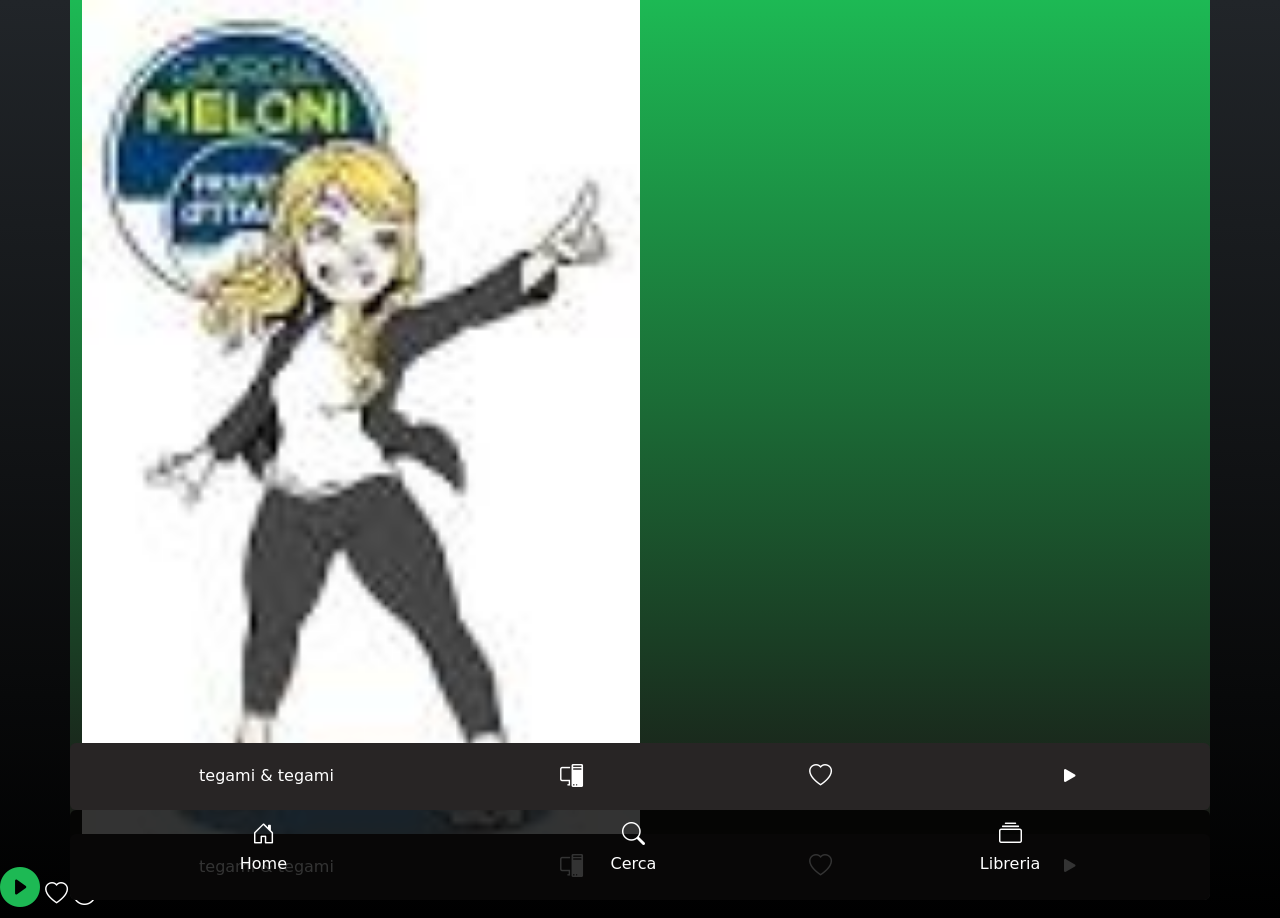
==== commit 894244e0: "Merge branch 'main' into giacomo1" ====
--- a/album.html
+++ b/album.html
@@ -1,18 +1,18 @@
 <!doctype html>
 <html lang='en'>
+
 <head>
-<meta charset='utf-8'>
-<meta name='viewport' content='width=device-width, initial-scale=1'>
-<title>Albums</title>
-<link rel="stylesheet" href="scss/style.css">
-<link href='https://cdn.jsdelivr.net/npm/bootstrap@5.2.3/dist/css/bootstrap.min.css' rel='stylesheet' integrity='sha384-rbsA2VBKQhggwzxH7pPCaAqO46MgnOM80zW1RWuH61DGLwZJEdK2Kadq2F9CUG65' crossorigin='anonymous'>
-<link
-rel="stylesheet"
-href="https://cdn.jsdelivr.net/npm/bootstrap-icons@1.10.2/font/bootstrap-icons.css"
-/>
+  <meta charset='utf-8'>
+  <meta name='viewport' content='width=device-width, initial-scale=1'>
+  <title>Albums</title>
+  <link rel="stylesheet" href="scss/style.css">
+  <link href='https://cdn.jsdelivr.net/npm/bootstrap@5.2.3/dist/css/bootstrap.min.css' rel='stylesheet'
+    integrity='sha384-rbsA2VBKQhggwzxH7pPCaAqO46MgnOM80zW1RWuH61DGLwZJEdK2Kadq2F9CUG65' crossorigin='anonymous'>
+  <link rel="stylesheet" href="https://cdn.jsdelivr.net/npm/bootstrap-icons@1.10.2/font/bootstrap-icons.css" />
 </head>
 
 <body class="bg-dark text-white">
+
 
     <!-- div con immagine album -->
 
@@ -43,6 +43,7 @@
     </div>
 
     <div class="d-flex">
+
         <i class="bi bi-shuffle  py-3 px-3"></i>
         <i class="bi bi-play-circle-fill icona_play py-1 px-3 "></i>
     </div>
@@ -59,9 +60,12 @@
 <!-- div con i brani -->
 <div class="container" id="divBrani">
 
-</div>
 
- <!-- parte finale: display fixed -->
+  </div>
+
+  <!-- div con gli album -->
+  <div class="container">
+
 
  <div class="fixed-bottom d-flex flex-column">
   <div class="container d-flex justify-content-around align-items-center p-3 rounded" >
@@ -69,27 +73,40 @@
     <i class="bi bi-pc-display"></i>
     <i class="bi bi-heart"></i>
     <i class="bi bi-play-fill"></i>
+
   </div>
 
-  <div class="container d-flex justify-content-around rounded p-2">
-    <div class="d-flex flex-column align-items-center">
-      <i class="bi bi-house-door"></i>
-      <p>Home</p>
+  <!-- parte finale: display fixed -->
+
+  <div class="fixed-bottom d-flex flex-column">
+    <div class="container d-flex justify-content-around align-items-center p-3 rounded">
+      <p class="mb-0">tegami & tegami</p>
+      <i class="bi bi-pc-display"></i>
+      <i class="bi bi-heart"></i>
+      <i class="bi bi-play-fill"></i>
     </div>
-    <div class="d-flex flex-column align-items-center">
-      <i class="bi bi-search"></i>
-      <p>Cerca</p>
-    </div>
-    <div class="d-flex flex-column align-items-center">
-      <i class="bi bi-collection"></i>
-      <p>Libreria</p>
+
+    <div class="container d-flex justify-content-around rounded p-2">
+      <div class="d-flex flex-column align-items-center">
+        <i class="bi bi-house-door"></i>
+        <p>Home</p>
+      </div>
+      <div class="d-flex flex-column align-items-center">
+        <i class="bi bi-search"></i>
+        <p>Cerca</p>
+      </div>
+      <div class="d-flex flex-column align-items-center">
+        <i class="bi bi-collection"></i>
+        <p>Libreria</p>
+      </div>
     </div>
   </div>
-</div>
 
 
 <script src='https://cdn.jsdelivr.net/npm/bootstrap@5.2.3/dist/js/bootstrap.bundle.min.js' integrity='sha384-kenU1KFdBIe4zVF0s0G1M5b4hcpxyD9F7jL+jjXkk+Q2h455rYXK/7HAuoJl+0I4' crossorigin='anonymous'>
 </script>
 <script src="JS/album.js" type="module"></script>
+
 </body>
+
 </html>
--- a/scss/style.css
+++ b/scss/style.css
@@ -1,4 +1,208 @@
 @charset "UTF-8";
+/*canzone in modalità desktop*/
+#player {
+  width: 100%;
+  display: flex;
+  justify-content: space-between;
+  align-items: center;
+  padding: 0 10px 0;
+  background-color: #171717;
+  position: fixed;
+  bottom: 0px;
+  /*album in corso*/
+  /*album in corso fine*/
+  /*player controller*/
+  /*Player Controller End*/
+  /*Right Controller*/
+  /*modifiche mia barra*/
+}
+#player .album-playing-container {
+  flex-basis: 30%;
+  display: flex;
+  flex-direction: row;
+  align-items: center;
+}
+#player .album-playing-container img {
+  max-width: 40px;
+  margin-right: 10px;
+}
+#player .album-playing-container i {
+  font-size: 16px;
+}
+#player .album-name {
+  padding-right: 40px;
+  display: flex;
+  flex-direction: column;
+}
+#player .album-name a {
+  text-decoration: none;
+  color: white;
+}
+#player .album-name a:hover {
+  text-decoration: underline;
+}
+#player .icone-player {
+  display: flex;
+  flex-direction: column;
+}
+#player .fa-heart {
+  padding-right: 15px;
+}
+#player .player-controller-container {
+  flex-basis: 40%;
+  margin-bottom: 0.84rem;
+  display: flex;
+  flex-direction: column;
+  align-items: center;
+}
+#player .player-controller {
+  padding: 1rem 0 1rem;
+  padding-right: 5.5%;
+}
+#player .player-controller i {
+  color: white;
+  padding-right: 10px;
+  padding-left: 10px;
+}
+#player .player-controller ul {
+  display: flex;
+  align-items: center;
+  justify-content: center;
+}
+#player .progressbar-and-number {
+  display: flex;
+  justify-content: center;
+  align-items: center;
+}
+#player .progress-bar {
+  height: 0.25rem;
+  flex-grow: 1;
+  background-color: #535353;
+  border-radius: 5px;
+  position: relative;
+}
+#player .partial-bar {
+  height: 0.25rem;
+  width: 25%;
+  background-color: #fff;
+  border-radius: 5px;
+}
+#player .partial-bar:hover::before {
+  content: "";
+  height: 1rem;
+  width: 1rem;
+  border-radius: 50%;
+  background-color: #fff;
+  position: absolute;
+  bottom: -5px;
+  left: 23%;
+  cursor: pointer;
+}
+#player .song-progress {
+  padding-right: 1.9rem;
+}
+#player .song-duration {
+  padding-left: 1.9rem;
+}
+#player .player-controller ul li {
+  display: inline;
+}
+#player #player i:hover {
+  color: #1dd05d;
+}
+#player .fa-random,
+#player .fa-step-backward,
+#player .fa-play-circle,
+#player .fa-step-forward {
+  padding-right: 1.25rem;
+}
+#player .fa-random,
+#player .fa-step-backward,
+#player .fa-step-forward,
+#player .fa-redo-alt {
+  font-size: 0.75rem;
+}
+#player .fa-play-circle {
+  font-size: 24px;
+}
+#player .right-controller-container {
+  flex-basis: 30%;
+  display: flex;
+  flex-direction: row;
+  justify-content: flex-end;
+}
+#player .right-controller {
+  display: flex;
+  flex-direction: row;
+}
+#player .right-controller i {
+  font-size: 16px;
+}
+#player .right-controller a {
+  padding-right: 15px;
+}
+#player .right-controller-bar {
+  flex-basis: 20%;
+  height: 4px;
+  background: #535353;
+  border-radius: 2px;
+  align-self: center;
+  position: relative;
+}
+#player .right-controller-partial-bar {
+  height: 4px;
+  width: 25%;
+  background-color: #fff;
+  border-radius: 5px;
+}
+#player .right-controller-partial-bar:hover::before {
+  content: "";
+  height: 10px;
+  width: 10px;
+  border-radius: 50%;
+  background-color: #fff;
+  position: absolute;
+  bottom: -3px;
+  left: 22%;
+  cursor: pointer;
+}
+#player input {
+  height: 0.25rem;
+  -webkit-appearance: none;
+     -moz-appearance: none;
+          appearance: none;
+  width: 100%;
+  margin: 2px;
+  border-radius: 8px;
+  transition: 0.2s ease;
+  background-color: #5e5e5e;
+}
+#player input {
+  height: 0.25rem;
+  -webkit-appearance: none;
+     -moz-appearance: none;
+          appearance: none;
+  width: 100%;
+  margin: 2px;
+  border-radius: 8px;
+  transition: 0.2s ease;
+  background-color: #5e5e5e;
+}
+#player input[type=range]::-webkit-slider-thumb {
+  -webkit-appearance: none;
+  /* display: none; */
+  width: 0.75rem;
+  height: 0.75rem;
+  border-radius: 50%;
+  background-color: green;
+}
+#player input[type=range]:hover {
+  background: green;
+}
+#player input[type=range]::-webkit-slider-thumb:hover {
+  background-color: white;
+}
+
 /*togliere lo scroll laterale*/
 body {
   overflow-x: hidden;
@@ -41,11 +245,14 @@
   display: flex;
   justify-content: space-between;
   flex-wrap: wrap;
+  /*impostazioni di ogni album*/
 }
 .mobile .album {
   display: flex;
-}
-@media screen and (min-width: 1000px) {
+  /*icone sotto foto degli album*/
+  /*imopstazioni testo laterale degli album*/
+}
+@media screen and (min-width: 992px) {
   .mobile .album {
     display: block;
   }
@@ -76,13 +283,17 @@
 .mobile img {
   max-width: 100%;
 }
-@media screen and (min-width: 1000px) {
+@media screen and (min-width: 992px) {
   .mobile img {
     max-width: 100%;
   }
 }
 
 /*impostazioni attività amici*/
+#right {
+  /*impostazioni attività side bar destra*/
+  /*impostazioni di ogni amico*/
+}
 #right #amici {
   justify-content: flex-end;
 }
@@ -93,9 +304,6 @@
 }
 #right #attivita i {
   font-size: 16px;
-}
-#right .window {
-  transform: rotate(90deg);
 }
 #right .persona {
   display: flex;
@@ -112,48 +320,100 @@
 }
 
 /*pagina search*/
+/*indicazione generale*/
 #div-search {
   text-align: center;
-}
-#div-search div div {
-  margin: 10px;
+  margin-bottom: 150px;
+  /*impostazioni card search*/
+}
+#div-search #carte-search {
+  font-size: 20px;
+  font-weight: bold;
+  /*impostazioni foto card search*/
+  /*impostazioni div card*/
+  /*suddivisione colori dei div card search*/
+}
+#div-search #carte-search picture {
+  position: relative;
+  left: 116%;
+}
+@media screen and (min-width: 600px) {
+  #div-search #carte-search picture {
+    left: 107%;
+  }
+}
+@media screen and (min-width: 900px) {
+  #div-search #carte-search picture {
+    left: 105%;
+  }
+}
+#div-search #carte-search picture img {
+  position: absolute;
+  right: 0px;
+  width: 5.3rem;
+  transform: rotate(30deg);
+}
+@media screen and (min-width: 600px) {
+  #div-search #carte-search picture img {
+    max-width: 5.5rem;
+  }
+}
+#div-search #carte-search div {
+  margin: 3%;
   height: 130px;
   border-radius: 15px;
   text-align: left;
-}
-#div-search div :first-child {
-  background-color: #e03301;
-}
-#div-search div :nth-child(2) {
-  background-color: #1e3264;
-}
-#div-search div :nth-child(3) {
-  background-color: #e9105c;
-}
-#div-search div :nth-child(4) {
-  background-color: #158a08;
-}
-#div-search div :nth-child(5) {
-  background-color: #bc5800;
-}
-#div-search div :nth-child(6) {
-  background-color: #d84000;
-}
-#div-search div :nth-child(7) {
-  background-color: #de108b;
-}
-#div-search div :nth-child(8) {
-  background-color: #84629f;
-}
-#div-search div :nth-child(9) {
-  background-color: #f4ea1e;
-}
-#div-search div :nth-child(10) {
-  background-color: #5db4e0;
-}
-
+  overflow: hidden;
+}
+#div-search #carte-search .primo-child {
+  background: rgb(224, 51, 1);
+  background: linear-gradient(0deg, rgba(224, 51, 1, 0.7819502801) 12%, rgb(224, 51, 1) 26%);
+}
+#div-search #carte-search .secondo-child {
+  background: rgb(30, 50, 100);
+  background: linear-gradient(0deg, rgba(30, 50, 100, 0.7819502801) 12%, rgb(30, 50, 100) 26%);
+}
+#div-search #carte-search .terzo-child {
+  background: rgb(233, 16, 92);
+  background: linear-gradient(0deg, rgba(233, 16, 92, 0.7819502801) 12%, rgb(233, 16, 92) 26%);
+}
+#div-search #carte-search .quarto-child {
+  background: rgb(21, 138, 8);
+  background: linear-gradient(0deg, rgba(21, 138, 8, 0.7819502801) 12%, rgb(21, 138, 8) 26%);
+}
+#div-search #carte-search :nth-child(5) {
+  background: rgb(188, 88, 0);
+  background: linear-gradient(0deg, rgba(188, 88, 0, 0.7819502801) 12%, rgb(188, 88, 0) 26%);
+}
+#div-search #carte-search :nth-child(6) {
+  background: rgb(216, 64, 0);
+  background: linear-gradient(0deg, rgba(216, 64, 0, 0.7819502801) 12%, rgb(216, 64, 0) 26%);
+}
+#div-search #carte-search :nth-child(7) {
+  background: rgb(222, 16, 139);
+  background: linear-gradient(0deg, rgba(222, 16, 139, 0.7819502801) 12%, rgb(222, 16, 139) 26%);
+}
+#div-search #carte-search :nth-child(8) {
+  background: rgb(132, 98, 159);
+  background: linear-gradient(0deg, rgba(132, 98, 159, 0.7819502801) 12%, rgb(132, 98, 159) 26%);
+}
+#div-search #carte-search :nth-child(9) {
+  background: rgb(244, 234, 30);
+  background: linear-gradient(0deg, rgba(244, 234, 30, 0.7819502801) 12%, rgb(244, 234, 30) 26%);
+}
+#div-search #carte-search :nth-child(10) {
+  background: rgb(93, 180, 224);
+  background: linear-gradient(0deg, rgba(93, 180, 224, 0.7819502801) 12%, rgb(93, 180, 224) 26%);
+}
+
+#margine-desktop {
+  margin-bottom: 130px;
+}
+
+/*impstazioni navbar mobile*/
 .bottom {
   height: 150px;
+
 }
 
 .freccia_indietro_album {
@@ -175,212 +435,5 @@
 
 body {
   background: linear-gradient(180deg, rgb(33, 37, 41), black);
-}
-
-.artist__header {
-  position: relative;
-}
-
-#artist__arrow {
-  position: absolute;
-  top: 10px;
-  left: 20px;
-  z-index: 1;
-}
-
-#artist__arrow__color {
-  color: rgba(255, 255, 255, 0.8);
-  font-size: 35px;
-}
-
-#artist__image {
-  height: 100%;
-  width: 100%;
-  -o-object-fit: cover;
-     object-fit: cover;
-  -o-object-position: center;
-     object-position: center;
-  opacity: 0.5;
-}
-@media screen and (min-width: 992px) {
-  #artist__image {
-    -o-object-fit: cover;
-       object-fit: cover;
-    -o-object-position: center;
-       object-position: center;
-    height: 300px;
-    width: 550px;
-    opacity: 0.5;
-  }
-}
-@media screen and (min-width: 1000px) {
-  #artist__image {
-    -o-object-fit: cover;
-       object-fit: cover;
-    -o-object-position: center;
-       object-position: center;
-    height: 300px;
-    width: 570px;
-    opacity: 0.5;
-  }
-}
-
-#artist__name {
-  font-size: 50px;
-  position: absolute;
-  bottom: 70px;
-  left: 30px;
-}
-@media screen and (min-width: 992px) {
-  #artist__name {
-    font-size: 50px;
-  }
-}
-
-#artist__ascoltatori1 {
-  margin-top: 2px;
-  margin-bottom: 0px;
-  position: absolute;
-  bottom: 10px;
-  left: 30px;
-}
-@media screen and (max-width: 992px) {
-  #artist__ascoltatori1 {
-    display: none;
-  }
-}
-@media screen and (min-width: 992px) {
-  #artist__ascoltatori1 {
-    font-size: 20px;
-  }
-}
-
-#artist__ascoltatori2 {
-  margin-top: 2px;
-  margin-bottom: 0px;
-  color: grey;
-}
-@media screen and (min-width: 992px) {
-  #artist__ascoltatori2 {
-    display: none;
-  }
-}
-
-#artist__verificato {
-  margin-top: 2px;
-  margin-bottom: 0px;
-  position: absolute;
-  bottom: 120px;
-  left: 30px;
-}
-@media screen and (max-width: 992px) {
-  #artist__verificato {
-    display: none;
-  }
-}
-@media screen and (min-width: 992px) {
-  #artist__verificato {
-    font-size: 20px;
-  }
-}
-
-#artist__verificato__icona {
-  color: #2596be;
-}
-@media screen and (max-width: 992px) {
-  #artist__verificato__icona {
-    display: none;
-  }
-}
-@media screen and (min-width: 992px) {
-  #artist__verificato__icona {
-    font-size: 20px;
-  }
-}
-
-#boxicone1 {
-  margin-bottom: 3px;
-}
-@media screen and (min-width: 992px) {
-  #boxicone1 {
-    display: none;
-  }
-}
-
-#seguiti1 {
-  margin: auto;
-  border-color: rgba(255, 255, 255, 0.2);
-  border: 0.2px solid;
-  border-radius: 15px;
-  padding-top: 5px;
-  padding-bottom: 5px;
-  padding-left: 8px;
-  padding-right: 8px;
-}
-
-#puntiverticali {
-  margin-left: 10px;
-  color: grey;
-}
-#puntiverticali:hover {
-  color: green;
-}
-
-#shuffle:hover {
-  color: green;
-}
-
-#boxicone2 {
-  margin-top: 10px;
-}
-@media screen and (max-width: 992px) {
-  #boxicone2 {
-    display: none;
-  }
-}
-
-#seguiti2 {
-  margin: auto;
-  border-color: rgba(255, 255, 255, 0.2);
-  border: 0.2px solid;
-  border-radius: 8px;
-  padding-top: 5px;
-  padding-bottom: 5px;
-  padding-left: 20px;
-  padding-right: 20px;
-}
-
-#puntiorizzontali {
-  color: grey;
-}
-#puntiorizzontali:hover {
-  color: green;
-}
-
-#immagine_circle {
-  padding-left: 10px;
-}
-#immagine_circle #immagine_circle_sfondo {
-  background-color: white;
-  border-radius: 10px;
-  padding: 3px;
-  padding-right: 5px;
-  padding-left: 5px;
-  font-size: 10px;
-}
-
-#artist__8_brani_di {
-  color: grey;
-}
-
-#artist__rank {
-  color: grey;
-}
-
-#artist__duration {
-  color: grey;
-}
-
-#div_immagine_cover_piccola {
-  text-align: center;
+
 }/*# sourceMappingURL=style.css.map */
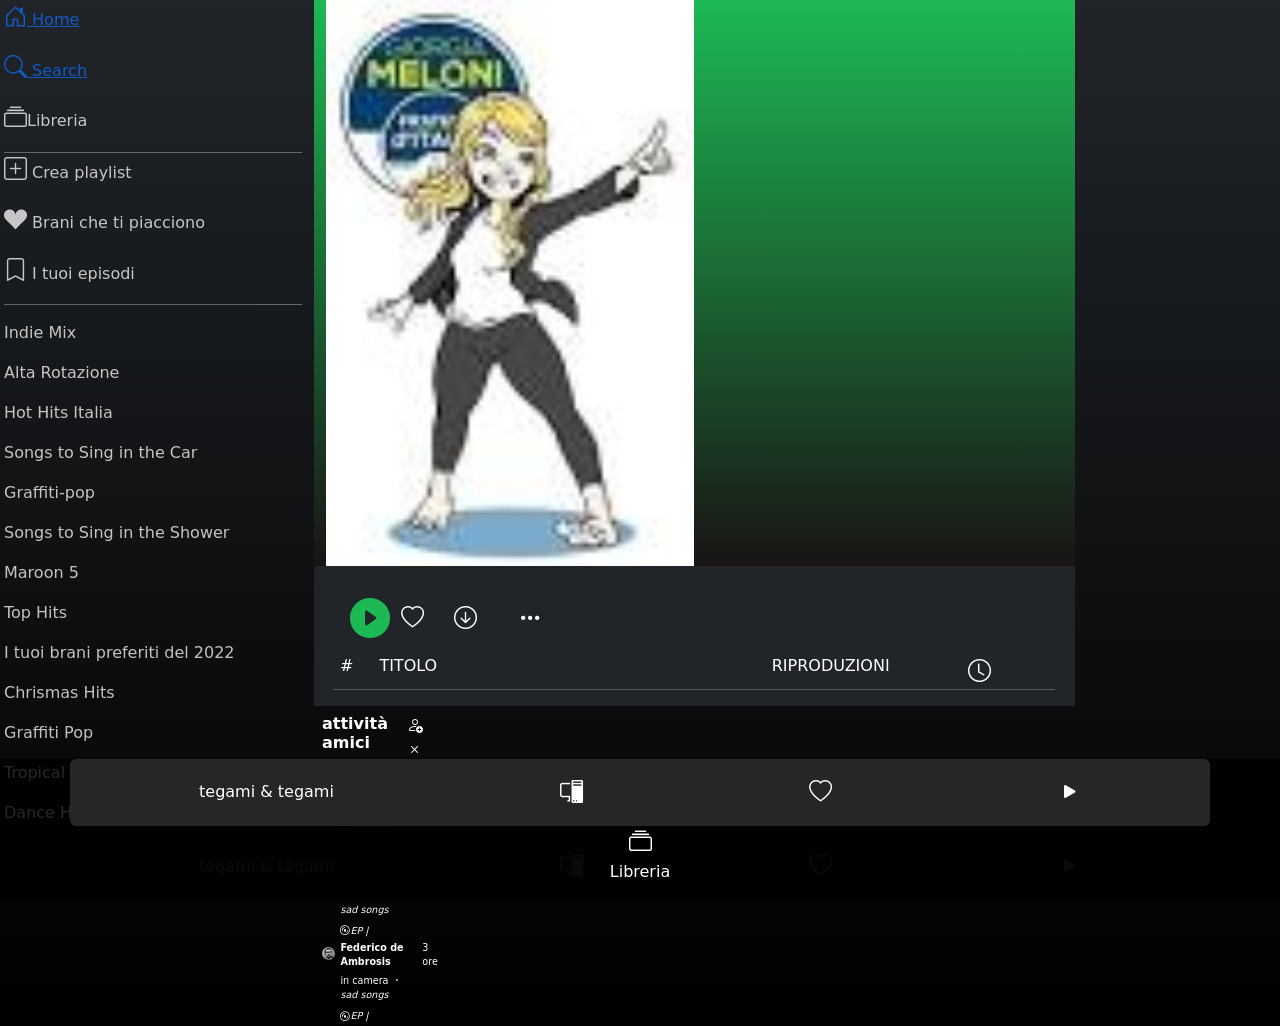
==== commit 845df7c3: "Merge branch 'main' into lorenzozzz" ====
--- a/album.html
+++ b/album.html
@@ -2,6 +2,7 @@
 <html lang='en'>
 
 <head>
+
   <meta charset='utf-8'>
   <meta name='viewport' content='width=device-width, initial-scale=1'>
   <title>Albums</title>
@@ -9,12 +10,52 @@
   <link href='https://cdn.jsdelivr.net/npm/bootstrap@5.2.3/dist/css/bootstrap.min.css' rel='stylesheet'
     integrity='sha384-rbsA2VBKQhggwzxH7pPCaAqO46MgnOM80zW1RWuH61DGLwZJEdK2Kadq2F9CUG65' crossorigin='anonymous'>
   <link rel="stylesheet" href="https://cdn.jsdelivr.net/npm/bootstrap-icons@1.10.2/font/bootstrap-icons.css" />
+
 </head>
 
 <body class="bg-dark text-white">
-
-
-    <!-- div con immagine album -->
+ 
+  <!--div generale con 3 parti per desktop-->
+   <div class="row">
+  
+  <!--parte sinistra desktop-->
+  <div class="d-none d-lg-block col-lg-3 ps-3 opacity-75" id="parte-sinistra">
+    <!--navbar in desktop-->
+    <nav id="gianfranco">
+      <a href="home.html"><p><i class="bi bi-house-door"></i> Home</p></a>
+      <a href="search.html"><p><i class="bi bi-search"></i> Search</p></a>
+      <p><i class="bi bi-collection"></i>Libreria</p>
+    </nav>
+
+    <!--parte dotto la navbar media-->
+    <div id="gianfranco">
+      <p><i class="bi bi-plus-square"></i> Crea playlist</p>
+      <p><i class="bi bi-suit-heart-fill"></i> Brani che ti piacciono</p>
+      <p><i class="bi bi-bookmark"></i> I tuoi episodi</p>
+    </div>
+
+
+    <div class="fs-6 mt-3">
+      <p>Indie Mix</p>
+      <p>Alta Rotazione</p>
+      <p>Hot Hits Italia</p>
+      <p>Songs to Sing in the Car</p>
+      <p>Graffiti-pop</p>
+      <p>Songs to Sing in the Shower</p>
+      <p>Maroon 5</p>
+      <p>Top Hits</p>
+      <p>I tuoi brani preferiti del 2022</p>
+      <p>Chrismas Hits</p>
+      <p>Graffiti Pop</p>
+      <p>Tropical House</p>
+      <p>Dance Hits</p>
+    </div>
+  </div>
+  
+   <!--div centrale-->
+   <div class="col col-lg-7 px-0">
+  
+                 <!-- div con immagine album -->
 
     <div class="container container justify-content-center" id="immagine_album">
       <img src="img/images.jpeg" class="w-50"alt="img_album">
@@ -35,31 +76,42 @@
 </div>
 
 <!-- div barra icone -->
-<div class="container d-flex justify-content-between icone_album d-sm-block d-md-block d-lg-none d-xl-none d-xxl-none">
-    <div class="d-flex ">
-    <i class="bi bi-heart py-3 px-3"></i>
+<div class="container d-flex justify-content-between icone_album d-lg-none">
+    <div class="d-flex "> <!--ICONE PARTE MOBILE-->
+    <i class="bi bi-heart py-3 px-3" ></i>
     <i class="bi bi-arrow-down-circle py-3 px-3"></i>
     <i class="bi bi-three-dots-vertical py-3 px-3"></i>
     </div>
 
+
     <div class="d-flex">
+
 
         <i class="bi bi-shuffle  py-3 px-3"></i>
         <i class="bi bi-play-circle-fill icona_play py-1 px-3 "></i>
     </div>
 </div>
-<div class="d-flex d-none d-lg-block">
-      <i class="bi bi-play-circle-fill icona_play "></i>
-      <i class="bi bi-heart"></i>
-      <i class="bi bi-arrow-down-circle"></i>
-      <i class="bi bi-three-dots"></i>
+<div class="d-flex d-none d-lg-block bg-dark">
+ <div class="row pt-3"> <!--ICONE PARTE DESKTOP-->
+      <i class="d-flex justify-content-around col-1 bi bi-play-circle-fill icona_play p-3 ps-5"></i>
+      <i class="d-flex justify-content-around col-1 bi bi-heart py-4 ps-4 px-0"></i>
+      <i class="d-flex justify-content-around col-1 bi bi-arrow-down-circle py-4 px-0"></i>
+      <i class="d-flex justify-content-around col-1 bi bi-three-dots py-4 px-0"></i>
+ </div>
+ 
+ <div class="row icone_desktop_album">
+  <p class="col-1 text-center ps-4 pe-0 mb-0">#</p>
+  <p class="col-2 mb-0">TITOLO</p>
+  <p class="col-2 offset-4 mb-0">RIPRODUZIONI</p>
+  <i class="col-2 offset-1 bi bi-clock mb-0"></i>
+  <hr id="riga_album"> 
+</div>
 </div>
   
 
 
 <!-- div con i brani -->
 <div class="container" id="divBrani">
-
 
   </div>
 
@@ -86,21 +138,63 @@
       <i class="bi bi-play-fill"></i>
     </div>
 
-    <div class="container d-flex justify-content-around rounded p-2">
-      <div class="d-flex flex-column align-items-center">
-        <i class="bi bi-house-door"></i>
-        <p>Home</p>
+    <div class="d-flex flex-column align-items-center">
+      <i class="bi bi-collection"></i>
+      <p>Libreria</p>
       </div>
-      <div class="d-flex flex-column align-items-center">
-        <i class="bi bi-search"></i>
-        <p>Cerca</p>
-      </div>
-      <div class="d-flex flex-column align-items-center">
-        <i class="bi bi-collection"></i>
-        <p>Libreria</p>
-      </div>
-    </div>
-  </div>
+    </div>
+  </div>
+ </div> <!--div fine parte centrale-->
+
+ <!--div parte destra desktop-->
+
+ <!--parte laterale amici-->
+ <aside id="right" class="d-none d-lg-block col-lg-2 px-2 mt-2">
+
+  <section id="attivita">
+    <h6 class="m-0"><strong>attività amici</strong></h6>
+    <span>
+      <i class="bi bi-person-add"></i>
+      <i class="bi bi-x"></i>
+    </span>
+  </section>
+  <section class="persona">
+    <div class="col-2">
+      <img src="img/alfredoingraldo.jpeg" alt="foto profilo">
+    </div>
+    <div class="col-8 tizio">
+      <p class="mb-1"> <strong>Alfredo Ingraldo aka Master</strong> </p>
+      <p class="m-0"> in camera <i class="bi bi-dot"> sad songs</i> </p>
+      <i class="bi bi-disc ">EP |||</i>
+    </div>
+    <div class="col-2 ps-2">
+      <p> 4ore</p>
+    </div>
+    <div class="col-2">
+      <img src="img/andreamiriello.jpeg" alt="foto profilo">
+    </div>
+    <div class="col-8 tizio">
+      <p class="mb-1"> <strong>Paolo Volpe</strong> </p>
+      <p class="m-0"> in camera <i class="bi bi-dot"> sad songs</i> </p>
+      <i class="bi bi-disc ">EP |</i>
+    </div>
+    <div class="col-2 ps-2">
+      <p> 8 ore</p>
+    </div>
+    <div class="col-2">
+      <img src="img/Federicodeangelis.jpg" alt="Federico de Ambrosis">
+    </div>
+    <div class="col-8 tizio">
+      <p class="mb-1"> <strong>Federico de Ambrosis</strong> </p>
+      <p class="m-0"> in camera <i class="bi bi-dot"> sad songs</i> </p>
+      <i class="bi bi-disc ">EP |</i>
+    </div>
+    <div class="col-2 ps-2">
+      <p>3 ore</p>
+     </div>
+   </section>
+ </aside>  <!--fine parte destra desktop-->
+</div> <!--div dello schermo generale desktop-->
 
 
 <script src='https://cdn.jsdelivr.net/npm/bootstrap@5.2.3/dist/js/bootstrap.bundle.min.js' integrity='sha384-kenU1KFdBIe4zVF0s0G1M5b4hcpxyD9F7jL+jjXkk+Q2h455rYXK/7HAuoJl+0I4' crossorigin='anonymous'>
--- a/scss/style.css
+++ b/scss/style.css
@@ -1,4 +1,5 @@
 @charset "UTF-8";
+
 /*canzone in modalità desktop*/
 #player {
   width: 100%;
@@ -203,6 +204,7 @@
   background-color: white;
 }
 
+
 /*togliere lo scroll laterale*/
 body {
   overflow-x: hidden;
@@ -245,6 +247,7 @@
   display: flex;
   justify-content: space-between;
   flex-wrap: wrap;
+
   /*impostazioni di ogni album*/
 }
 .mobile .album {
@@ -253,6 +256,7 @@
   /*imopstazioni testo laterale degli album*/
 }
 @media screen and (min-width: 992px) {
+
   .mobile .album {
     display: block;
   }
@@ -283,17 +287,21 @@
 .mobile img {
   max-width: 100%;
 }
-@media screen and (min-width: 992px) {
+
+@media screen and (min-width: 992px) {
+
   .mobile img {
     max-width: 100%;
   }
 }
 
 /*impostazioni attività amici*/
+
 #right {
   /*impostazioni attività side bar destra*/
   /*impostazioni di ogni amico*/
 }
+
 #right #amici {
   justify-content: flex-end;
 }
@@ -305,6 +313,8 @@
 #right #attivita i {
   font-size: 16px;
 }
+
+
 #right .persona {
   display: flex;
   justify-content: between;
@@ -320,6 +330,7 @@
 }
 
 /*pagina search*/
+
 /*indicazione generale*/
 #div-search {
   text-align: center;
@@ -435,5 +446,225 @@
 
 body {
   background: linear-gradient(180deg, rgb(33, 37, 41), black);
+}
+
+#riga_album {
+  width: 92%;
+  display: flex;
+  align-items: center;
+  margin-left: 4%;
+  margin-right: 4%;
+}
+
+
+
+
+.artist__header {
+  position: relative;
+}
+
+#artist__arrow {
+  position: absolute;
+  top: 10px;
+  left: 20px;
+  z-index: 1;
+}
+
+#artist__arrow__color {
+  color: rgba(255, 255, 255, 0.8);
+  font-size: 35px;
+}
+
+#artist__image {
+  height: 100%;
+  width: 100%;
+  -o-object-fit: cover;
+     object-fit: cover;
+  -o-object-position: center;
+     object-position: center;
+  opacity: 0.5;
+}
+@media screen and (min-width: 992px) {
+  #artist__image {
+    -o-object-fit: cover;
+       object-fit: cover;
+    -o-object-position: center;
+       object-position: center;
+    height: 300px;
+    width: 550px;
+    opacity: 0.5;
+  }
+}
+@media screen and (min-width: 1000px) {
+  #artist__image {
+    -o-object-fit: cover;
+       object-fit: cover;
+    -o-object-position: center;
+       object-position: center;
+    height: 300px;
+    width: 570px;
+    opacity: 0.5;
+  }
+}
+
+#artist__name {
+  font-size: 50px;
+  position: absolute;
+  bottom: 70px;
+  left: 30px;
+}
+@media screen and (min-width: 992px) {
+  #artist__name {
+    font-size: 50px;
+  }
+}
+
+#artist__ascoltatori1 {
+  margin-top: 2px;
+  margin-bottom: 0px;
+  position: absolute;
+  bottom: 10px;
+  left: 30px;
+}
+@media screen and (max-width: 992px) {
+  #artist__ascoltatori1 {
+    display: none;
+  }
+}
+@media screen and (min-width: 992px) {
+  #artist__ascoltatori1 {
+    font-size: 20px;
+  }
+}
+
+#artist__ascoltatori2 {
+  margin-top: 2px;
+  margin-bottom: 0px;
+  color: grey;
+}
+@media screen and (min-width: 992px) {
+  #artist__ascoltatori2 {
+    display: none;
+  }
+}
+
+#artist__verificato {
+  margin-top: 2px;
+  margin-bottom: 0px;
+  position: absolute;
+  bottom: 120px;
+  left: 30px;
+}
+@media screen and (max-width: 992px) {
+  #artist__verificato {
+    display: none;
+  }
+}
+@media screen and (min-width: 992px) {
+  #artist__verificato {
+    font-size: 20px;
+  }
+}
+
+#artist__verificato__icona {
+  color: #2596be;
+}
+@media screen and (max-width: 992px) {
+  #artist__verificato__icona {
+    display: none;
+  }
+}
+@media screen and (min-width: 992px) {
+  #artist__verificato__icona {
+    font-size: 20px;
+  }
+}
+
+#boxicone1 {
+  margin-bottom: 3px;
+}
+@media screen and (min-width: 992px) {
+  #boxicone1 {
+    display: none;
+  }
+}
+
+#seguiti1 {
+  margin: auto;
+  border-color: rgba(255, 255, 255, 0.2);
+  border: 0.2px solid;
+  border-radius: 15px;
+  padding-top: 5px;
+  padding-bottom: 5px;
+  padding-left: 8px;
+  padding-right: 8px;
+}
+
+#puntiverticali {
+  margin-left: 10px;
+  color: grey;
+}
+#puntiverticali:hover {
+  color: green;
+}
+
+#shuffle:hover {
+  color: green;
+}
+
+#boxicone2 {
+  margin-top: 10px;
+}
+@media screen and (max-width: 992px) {
+  #boxicone2 {
+    display: none;
+  }
+}
+
+#seguiti2 {
+  margin: auto;
+  border-color: rgba(255, 255, 255, 0.2);
+  border: 0.2px solid;
+  border-radius: 8px;
+  padding-top: 5px;
+  padding-bottom: 5px;
+  padding-left: 20px;
+  padding-right: 20px;
+}
+
+#puntiorizzontali {
+  color: grey;
+}
+#puntiorizzontali:hover {
+  color: green;
+}
+
+#immagine_circle {
+  padding-left: 10px;
+}
+#immagine_circle #immagine_circle_sfondo {
+  background-color: white;
+  border-radius: 10px;
+  padding: 3px;
+  padding-right: 5px;
+  padding-left: 5px;
+  font-size: 10px;
+}
+
+#artist__8_brani_di {
+  color: grey;
+}
+
+#artist__rank {
+  color: grey;
+}
+
+#artist__duration {
+  color: grey;
+}
+
+#div_immagine_cover_piccola {
+  text-align: center;
+
 
 }/*# sourceMappingURL=style.css.map */
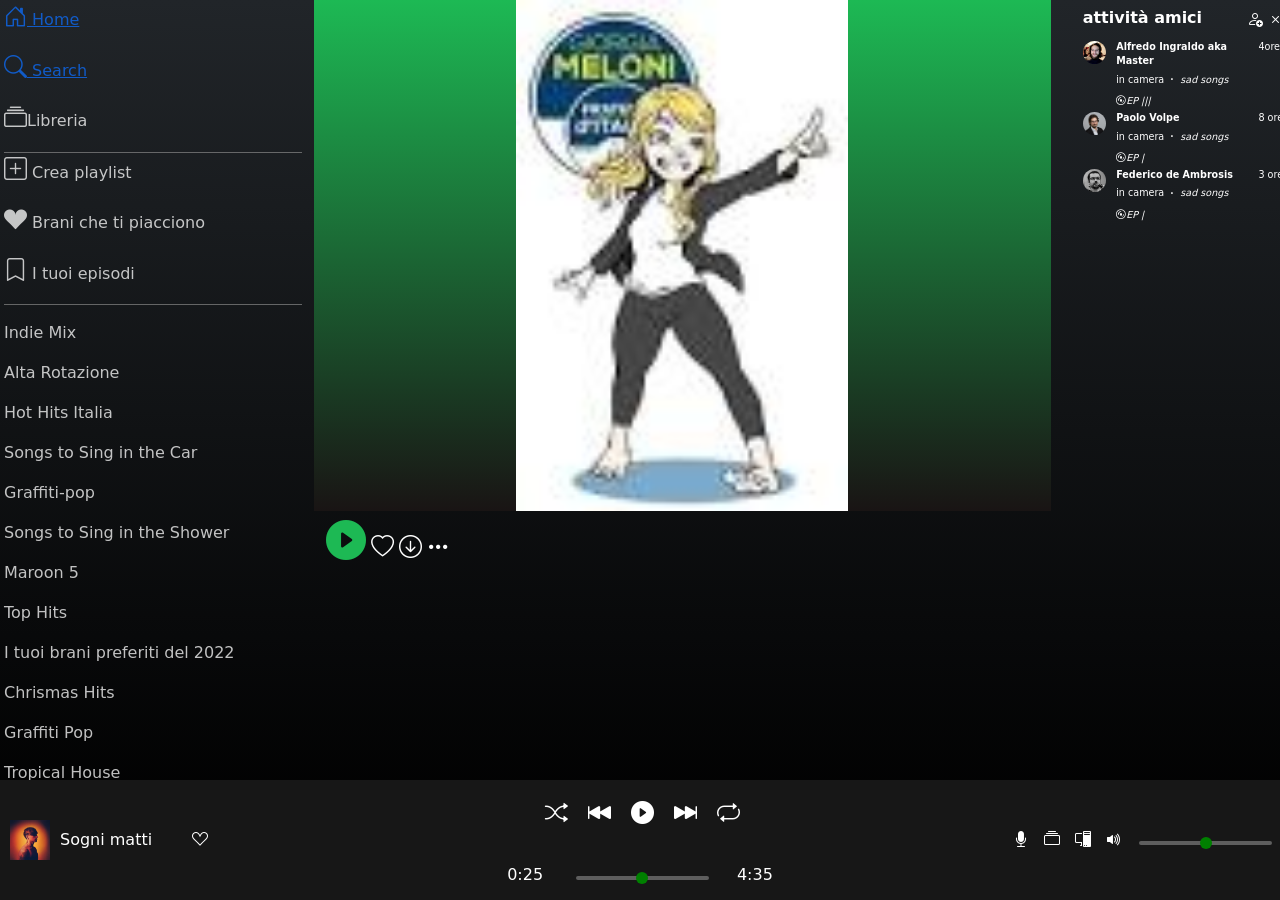
==== commit ca75d15e: "aggionamento da cui dovete fare pull" ====
--- a/album.html
+++ b/album.html
@@ -1,25 +1,22 @@
 <!doctype html>
 <html lang='en'>
-
 <head>
-
-  <meta charset='utf-8'>
-  <meta name='viewport' content='width=device-width, initial-scale=1'>
-  <title>Albums</title>
-  <link rel="stylesheet" href="scss/style.css">
-  <link href='https://cdn.jsdelivr.net/npm/bootstrap@5.2.3/dist/css/bootstrap.min.css' rel='stylesheet'
-    integrity='sha384-rbsA2VBKQhggwzxH7pPCaAqO46MgnOM80zW1RWuH61DGLwZJEdK2Kadq2F9CUG65' crossorigin='anonymous'>
-  <link rel="stylesheet" href="https://cdn.jsdelivr.net/npm/bootstrap-icons@1.10.2/font/bootstrap-icons.css" />
-
+<meta charset='utf-8'>
+<meta name='viewport' content='width=device-width, initial-scale=1'>
+<title>Albums</title>
+<link rel="stylesheet" href="scss/style.css">
+<link href='https://cdn.jsdelivr.net/npm/bootstrap@5.2.3/dist/css/bootstrap.min.css' rel='stylesheet' integrity='sha384-rbsA2VBKQhggwzxH7pPCaAqO46MgnOM80zW1RWuH61DGLwZJEdK2Kadq2F9CUG65' crossorigin='anonymous'>
+<link
+rel="stylesheet"
+href="https://cdn.jsdelivr.net/npm/bootstrap-icons@1.10.2/font/bootstrap-icons.css"
+/>
 </head>
 
 <body class="bg-dark text-white">
- 
-  <!--div generale con 3 parti per desktop-->
-   <div class="row">
-  
+<div class="row">
+
   <!--parte sinistra desktop-->
-  <div class="d-none d-lg-block col-lg-3 ps-3 opacity-75" id="parte-sinistra">
+  <div class="d-none d-lg-block col col-lg-3 ps-3 opacity-75" id="parte-sinistra">
     <!--navbar in desktop-->
     <nav id="gianfranco">
       <a href="home.html"><p><i class="bi bi-house-door"></i> Home</p></a>
@@ -33,7 +30,6 @@
       <p><i class="bi bi-suit-heart-fill"></i> Brani che ti piacciono</p>
       <p><i class="bi bi-bookmark"></i> I tuoi episodi</p>
     </div>
-
 
     <div class="fs-6 mt-3">
       <p>Indie Mix</p>
@@ -50,106 +46,97 @@
       <p>Tropical House</p>
       <p>Dance Hits</p>
     </div>
-  </div>
-  
-   <!--div centrale-->
-   <div class="col col-lg-7 px-0">
-  
-                 <!-- div con immagine album -->
-
-    <div class="container container justify-content-center" id="immagine_album">
-      <img src="img/images.jpeg" class="w-50"alt="img_album">
-
+
+  </div>
+
+<!-- blocco centrale -->
+  <div id="divBloccoCentrale" class="col col-lg-7">
+
+    <!-- div info artista -->
+    <div id="infoArtista">
+      <!-- div con immagine album -->
+      
+      <div class="row container container justify-content-center" id="immagine_album">
+        <img src="img/images.jpeg" class="w-50"alt="img_album">
+      </div>
+      
+      
+      <!-- div  info album -->
+      <div id ="infoAlbum" class="container mt-3 d-sm-block d-md-block d-lg-none d-xl-none d-xxl-none">
+      <h1>Nome Album</h1> 
+      <div class="d-flex">
+          <div> </div>
+          <p class="m-3">Nome Artista</p> 
+      </div> 
+      
+      <div class="d-flex"><p class="mx-2">Album • </p><span> Data</span></div> 
+      </div>
+      
+      <!-- div barra icone -->
+      <div id="barraIcone" class="container d-flex justify-content-between icone_album d-sm-block d-md-block d-lg-none d-xl-none d-xxl-none">
+      <div class="d-flex ">
+      <i class="bi bi-heart py-3 px-3"></i>
+      <i class="bi bi-arrow-down-circle py-3 px-3"></i>
+      <i class="bi bi-three-dots-vertical py-3 px-3"></i>
+      </div>
+      
+      <div class="d-flex">
+          <i class="bi bi-shuffle  py-3 px-3"></i>
+          <i class="bi bi-play-circle-fill icona_play py-1 px-3 "></i>
+      </div>
+      </div>
+      
+      <!-- barra icone per desktop -->
+      <div id="barraIconePerDesktop" class="d-flex d-none d-lg-block">
+        <i class="bi bi-play-circle-fill icona_play "></i>
+        <i class="bi bi-heart"></i>
+        <i class="bi bi-arrow-down-circle"></i>
+        <i class="bi bi-three-dots"></i>
+      </div>
+      
+      
+        </div>
+            
+      <!-- div con i brani -->
+      <div class="container" id="divBrani">
+      </div>
+      
+      <!-- div per  spazio -->
+      <div style="height:150px">
+      </div>     
+
+       <!-- parte finale: display fixed -->
+       <div class=" d-lg-none fixed-bottom d-flex flex-column">
+        <div class="container d-flex justify-content-around align-items-center p-3 rounded" >
+          <p class="mb-0" id="testoCanzoneCorrente">tegami & tegami</p>
+          <i class="bi bi-pc-display"></i>
+          <i class="bi bi-heart"></i>
+          <i class="bi bi-play-fill"></i>
+        </div>
+      
+        <div class="container d-flex justify-content-around rounded p-2">
+          <div class="d-flex flex-column align-items-center">
+            <i class="bi bi-house-door"></i>
+            <p>Home</p>
+          </div>
+          <div class="d-flex flex-column align-items-center">
+            <i class="bi bi-search"></i>
+            <p>Cerca</p>
+          </div>
+          <div class="d-flex flex-column align-items-center">
+            <i class="bi bi-collection"></i>
+            <p>Libreria</p>
+          </div>
+        </div>
+      </div>
     
-  
-  </div>
-
-
-<!-- div  info album -->
-<div class="container mt-3 d-sm-block d-md-block d-lg-none d-xl-none d-xxl-none">
-    <h1>Nome Album</h1> 
-    <div class="d-flex">
-        <div> </div>
-        <p class="m-3">Nome Artista</p> 
-    </div> 
-        <div class="d-flex"><p class="mx-2">Album • </p><span> Data</span></div> 
-</div>
-
-<!-- div barra icone -->
-<div class="container d-flex justify-content-between icone_album d-lg-none">
-    <div class="d-flex "> <!--ICONE PARTE MOBILE-->
-    <i class="bi bi-heart py-3 px-3" ></i>
-    <i class="bi bi-arrow-down-circle py-3 px-3"></i>
-    <i class="bi bi-three-dots-vertical py-3 px-3"></i>
-    </div>
-
-
-    <div class="d-flex">
-
-
-        <i class="bi bi-shuffle  py-3 px-3"></i>
-        <i class="bi bi-play-circle-fill icona_play py-1 px-3 "></i>
-    </div>
-</div>
-<div class="d-flex d-none d-lg-block bg-dark">
- <div class="row pt-3"> <!--ICONE PARTE DESKTOP-->
-      <i class="d-flex justify-content-around col-1 bi bi-play-circle-fill icona_play p-3 ps-5"></i>
-      <i class="d-flex justify-content-around col-1 bi bi-heart py-4 ps-4 px-0"></i>
-      <i class="d-flex justify-content-around col-1 bi bi-arrow-down-circle py-4 px-0"></i>
-      <i class="d-flex justify-content-around col-1 bi bi-three-dots py-4 px-0"></i>
- </div>
- 
- <div class="row icone_desktop_album">
-  <p class="col-1 text-center ps-4 pe-0 mb-0">#</p>
-  <p class="col-2 mb-0">TITOLO</p>
-  <p class="col-2 offset-4 mb-0">RIPRODUZIONI</p>
-  <i class="col-2 offset-1 bi bi-clock mb-0"></i>
-  <hr id="riga_album"> 
-</div>
-</div>
-  
-
-
-<!-- div con i brani -->
-<div class="container" id="divBrani">
-
-  </div>
-
-  <!-- div con gli album -->
-  <div class="container">
-
-
- <div class="fixed-bottom d-flex flex-column">
-  <div class="container d-flex justify-content-around align-items-center p-3 rounded" >
-    <p class="mb-0" id="testoCanzoneCorrente">tegami & tegami</p>
-    <i class="bi bi-pc-display"></i>
-    <i class="bi bi-heart"></i>
-    <i class="bi bi-play-fill"></i>
-
-  </div>
-
-  <!-- parte finale: display fixed -->
-
-  <div class="fixed-bottom d-flex flex-column">
-    <div class="container d-flex justify-content-around align-items-center p-3 rounded">
-      <p class="mb-0">tegami & tegami</p>
-      <i class="bi bi-pc-display"></i>
-      <i class="bi bi-heart"></i>
-      <i class="bi bi-play-fill"></i>
-    </div>
-
-    <div class="d-flex flex-column align-items-center">
-      <i class="bi bi-collection"></i>
-      <p>Libreria</p>
-      </div>
-    </div>
-  </div>
- </div> <!--div fine parte centrale-->
-
- <!--div parte destra desktop-->
-
+    
+    
+    </div>
+      
  <!--parte laterale amici-->
  <aside id="right" class="d-none d-lg-block col-lg-2 px-2 mt-2">
+
 
   <section id="attivita">
     <h6 class="m-0"><strong>attività amici</strong></h6>
@@ -191,16 +178,68 @@
     </div>
     <div class="col-2 ps-2">
       <p>3 ore</p>
-     </div>
-   </section>
- </aside>  <!--fine parte destra desktop-->
-</div> <!--div dello schermo generale desktop-->
+    </div>
+  </section>
+</aside>
+
+</div>
+
+
+<!--barra di riproduzione in modalità desktop-->
+<footer id="player" class="d-none d-lg-flex col-12 container-fluid text-white">
+
+  <!--album in corso-->
+  <div class="album-playing-container col-2">
+    <img src="img/X2.jpeg" alt="canzone" class="pointer">
+    <div class="album-name">
+      <a href="#">Sogni matti</a>
+    </div>
+    <div class="icone-player">
+      <a href="#"><i class="bi bi-suit-heart text-white"></i></i></a>
+    </div>
+  </div>
+ 
+  <!--controller player-->
+  <div class="player-controller-container col-8">
+    <div class="player-controller">
+      <ul>
+        <li><a href="#"><i class="bi bi-shuffle"></i></a></li>
+        <li><a href="#"><i class="bi bi-skip-backward-fill"></i></a></li>
+        <li id="playCircle"><a href="#"><i class="bi bi-play-circle-fill"></i></a></li>
+        <li><a href="#"><i class="bi bi-skip-forward-fill"></i></a></li>
+        <li> <a href="#"><i class="bi bi-repeat"></i></a></li>
+      </ul>
+    </div>
+    <div class="progressbar-and-number">
+      <span class="song-progress">0:25</span>
+      <span>
+        <input type="range" id="rangeTempo"/> <!-- range tempo!!!!! -->
+      </span>
+      <span class="song-duration">4:35</span>
+    </div>
+  </div>
+
+  <!--controller di destra-->
+  <div class="right-controller-container col-2">
+    <div class="right-controller">
+      <a href="#"><i class="bi bi-mic-fill text-white"></i></a>
+      <a href="#"><i class="bi bi-collection text-white"></i></a>
+      <a href="#"><i class="bi bi-pc-display text-white"></i></a>
+      <a href="#"><i class="bi bi-volume-up-fill text-white"></i></a>
+    </div>
+    <div>
+      <input type="range" id="rangeVolume"/> <!-- range volume!!!! -->
+    </div>
+  </div>
+  </div>
+</footer>
+
+
+
 
 
 <script src='https://cdn.jsdelivr.net/npm/bootstrap@5.2.3/dist/js/bootstrap.bundle.min.js' integrity='sha384-kenU1KFdBIe4zVF0s0G1M5b4hcpxyD9F7jL+jjXkk+Q2h455rYXK/7HAuoJl+0I4' crossorigin='anonymous'>
 </script>
 <script src="JS/album.js" type="module"></script>
-
 </body>
-
 </html>
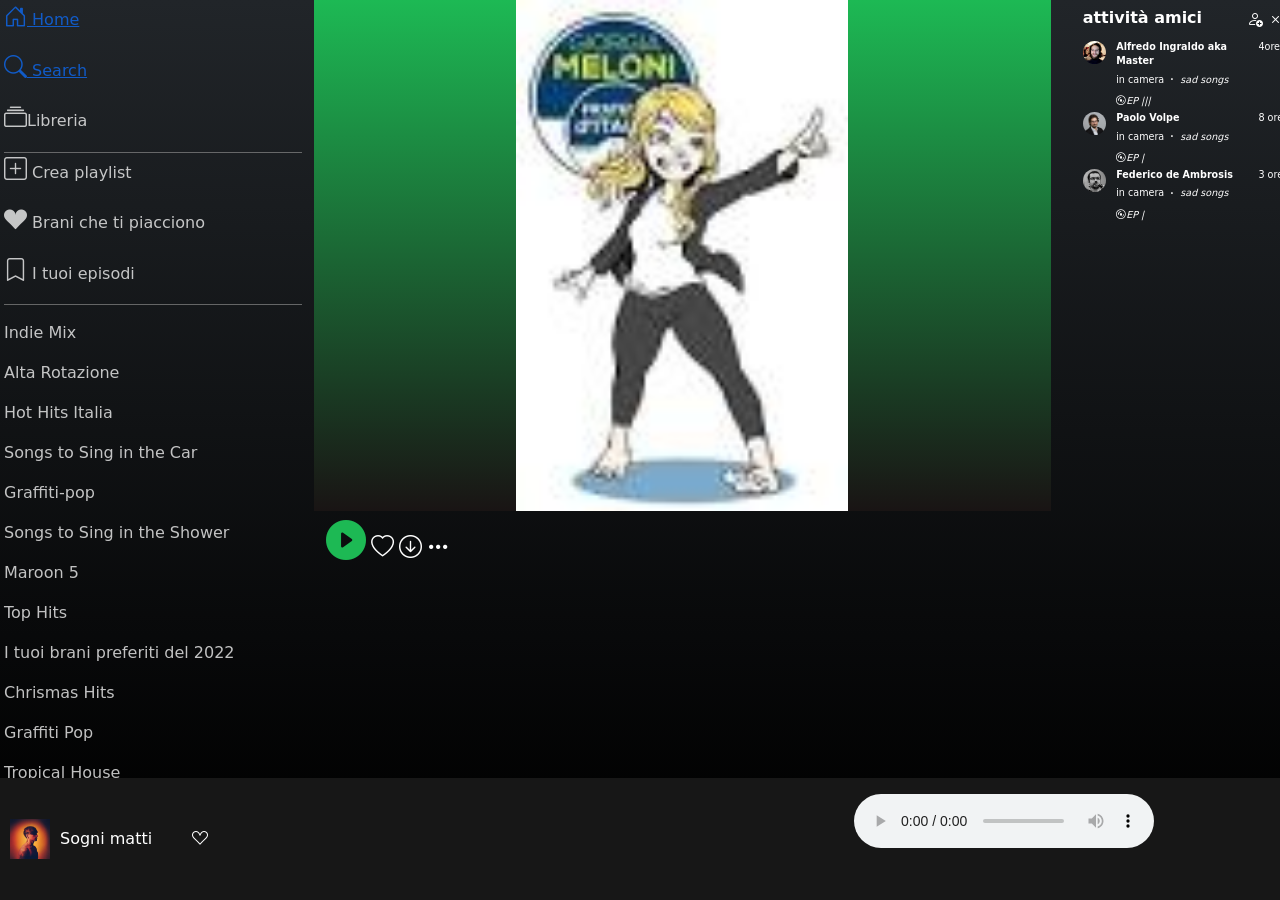
==== commit 0b9ea2b9: "aggiornamento master" ====
--- a/album.html
+++ b/album.html
@@ -186,7 +186,7 @@
 
 
 <!--barra di riproduzione in modalità desktop-->
-<footer id="player" class="d-none d-lg-flex col-12 container-fluid text-white">
+<footer id="player" class="d-none align-items-center d-lg-flex col-12 container-fluid text-white">
 
   <!--album in corso-->
   <div class="album-playing-container col-2">
@@ -202,36 +202,20 @@
   <!--controller player-->
   <div class="player-controller-container col-8">
     <div class="player-controller">
-      <ul>
-        <li><a href="#"><i class="bi bi-shuffle"></i></a></li>
-        <li><a href="#"><i class="bi bi-skip-backward-fill"></i></a></li>
-        <li id="playCircle"><a href="#"><i class="bi bi-play-circle-fill"></i></a></li>
-        <li><a href="#"><i class="bi bi-skip-forward-fill"></i></a></li>
-        <li> <a href="#"><i class="bi bi-repeat"></i></a></li>
-      </ul>
-    </div>
-    <div class="progressbar-and-number">
-      <span class="song-progress">0:25</span>
-      <span>
-        <input type="range" id="rangeTempo"/> <!-- range tempo!!!!! -->
-      </span>
-      <span class="song-duration">4:35</span>
-    </div>
+      <figure>
+    <audio id="Audio"
+    controls
+    src="https://cdns-preview-e.dzcdn.net/stream/c-e9efed3d51251e303be3516aed93edc2-4.mp3"
+    >
+        <a href="https://cdns-preview-e.dzcdn.net/stream/c-e9efed3d51251e303be3516aed93edc2-4.mp3"
+        >
+            Download audio
+        </a>
+</audio>
+    </figure>
   </div>
-
-  <!--controller di destra-->
-  <div class="right-controller-container col-2">
-    <div class="right-controller">
-      <a href="#"><i class="bi bi-mic-fill text-white"></i></a>
-      <a href="#"><i class="bi bi-collection text-white"></i></a>
-      <a href="#"><i class="bi bi-pc-display text-white"></i></a>
-      <a href="#"><i class="bi bi-volume-up-fill text-white"></i></a>
-    </div>
-    <div>
-      <input type="range" id="rangeVolume"/> <!-- range volume!!!! -->
-    </div>
-  </div>
-  </div>
+</div>
+
 </footer>
 
 
--- a/scss/style.css
+++ b/scss/style.css
@@ -1,5 +1,4 @@
 @charset "UTF-8";
-
 /*canzone in modalità desktop*/
 #player {
   width: 100%;
@@ -204,7 +203,6 @@
   background-color: white;
 }
 
-
 /*togliere lo scroll laterale*/
 body {
   overflow-x: hidden;
@@ -242,189 +240,8 @@
   border-radius: 10px;
 }
 
-/*secondi album in basso del main*/
-.mobile {
-  display: flex;
-  justify-content: space-between;
-  flex-wrap: wrap;
-
-  /*impostazioni di ogni album*/
-}
-.mobile .album {
-  display: flex;
-  /*icone sotto foto degli album*/
-  /*imopstazioni testo laterale degli album*/
-}
-@media screen and (min-width: 992px) {
-
-  .mobile .album {
-    display: block;
-  }
-}
-.mobile .album .icone-sotto-album {
-  justify-content: space-between;
-  display: flex;
-  flex-direction: row;
-}
-.mobile .album .testo {
-  padding-left: 15px;
-}
-.mobile .album .testo :nth-child(2) {
-  font-weight: bold;
-}
-.mobile .album .testo :nth-child(3) {
-  align-self: flex-end;
-  margin-top: 40%;
-}
-.mobile .album div {
-  width: 100%;
-  display: flex;
-  flex-direction: column;
-}
-.mobile .album div p {
-  text-align: left;
-}
-.mobile img {
-  max-width: 100%;
-}
-
-@media screen and (min-width: 992px) {
-
-  .mobile img {
-    max-width: 100%;
-  }
-}
-
-/*impostazioni attività amici*/
-
-#right {
-  /*impostazioni attività side bar destra*/
-  /*impostazioni di ogni amico*/
-}
-
-#right #amici {
-  justify-content: flex-end;
-}
-#right #attivita {
-  display: flex;
-  justify-content: space-between;
-  margin-bottom: 0.5rem;
-}
-#right #attivita i {
-  font-size: 16px;
-}
-
-
-#right .persona {
-  display: flex;
-  justify-content: between;
-  flex-wrap: wrap;
-}
-#right .persona p,
-#right .persona i {
-  font-size: 0.6rem;
-}
-#right .persona img {
-  border-radius: 50%;
-  width: 70%;
-}
-
-/*pagina search*/
-
-/*indicazione generale*/
-#div-search {
-  text-align: center;
-  margin-bottom: 150px;
-  /*impostazioni card search*/
-}
-#div-search #carte-search {
-  font-size: 20px;
-  font-weight: bold;
-  /*impostazioni foto card search*/
-  /*impostazioni div card*/
-  /*suddivisione colori dei div card search*/
-}
-#div-search #carte-search picture {
-  position: relative;
-  left: 116%;
-}
-@media screen and (min-width: 600px) {
-  #div-search #carte-search picture {
-    left: 107%;
-  }
-}
-@media screen and (min-width: 900px) {
-  #div-search #carte-search picture {
-    left: 105%;
-  }
-}
-#div-search #carte-search picture img {
-  position: absolute;
-  right: 0px;
-  width: 5.3rem;
-  transform: rotate(30deg);
-}
-@media screen and (min-width: 600px) {
-  #div-search #carte-search picture img {
-    max-width: 5.5rem;
-  }
-}
-#div-search #carte-search div {
-  margin: 3%;
-  height: 130px;
-  border-radius: 15px;
-  text-align: left;
-  overflow: hidden;
-}
-#div-search #carte-search .primo-child {
-  background: rgb(224, 51, 1);
-  background: linear-gradient(0deg, rgba(224, 51, 1, 0.7819502801) 12%, rgb(224, 51, 1) 26%);
-}
-#div-search #carte-search .secondo-child {
-  background: rgb(30, 50, 100);
-  background: linear-gradient(0deg, rgba(30, 50, 100, 0.7819502801) 12%, rgb(30, 50, 100) 26%);
-}
-#div-search #carte-search .terzo-child {
-  background: rgb(233, 16, 92);
-  background: linear-gradient(0deg, rgba(233, 16, 92, 0.7819502801) 12%, rgb(233, 16, 92) 26%);
-}
-#div-search #carte-search .quarto-child {
-  background: rgb(21, 138, 8);
-  background: linear-gradient(0deg, rgba(21, 138, 8, 0.7819502801) 12%, rgb(21, 138, 8) 26%);
-}
-#div-search #carte-search :nth-child(5) {
-  background: rgb(188, 88, 0);
-  background: linear-gradient(0deg, rgba(188, 88, 0, 0.7819502801) 12%, rgb(188, 88, 0) 26%);
-}
-#div-search #carte-search :nth-child(6) {
-  background: rgb(216, 64, 0);
-  background: linear-gradient(0deg, rgba(216, 64, 0, 0.7819502801) 12%, rgb(216, 64, 0) 26%);
-}
-#div-search #carte-search :nth-child(7) {
-  background: rgb(222, 16, 139);
-  background: linear-gradient(0deg, rgba(222, 16, 139, 0.7819502801) 12%, rgb(222, 16, 139) 26%);
-}
-#div-search #carte-search :nth-child(8) {
-  background: rgb(132, 98, 159);
-  background: linear-gradient(0deg, rgba(132, 98, 159, 0.7819502801) 12%, rgb(132, 98, 159) 26%);
-}
-#div-search #carte-search :nth-child(9) {
-  background: rgb(244, 234, 30);
-  background: linear-gradient(0deg, rgba(244, 234, 30, 0.7819502801) 12%, rgb(244, 234, 30) 26%);
-}
-#div-search #carte-search :nth-child(10) {
-  background: rgb(93, 180, 224);
-  background: linear-gradient(0deg, rgba(93, 180, 224, 0.7819502801) 12%, rgb(93, 180, 224) 26%);
-}
-
-#margine-desktop {
-  margin-bottom: 130px;
-}
-
-/*impstazioni navbar mobile*/
 .bottom {
   height: 150px;
-
 }
 
 .freccia_indietro_album {
@@ -447,17 +264,6 @@
 body {
   background: linear-gradient(180deg, rgb(33, 37, 41), black);
 }
-
-#riga_album {
-  width: 92%;
-  display: flex;
-  align-items: center;
-  margin-left: 4%;
-  margin-right: 4%;
-}
-
-
-
 
 .artist__header {
   position: relative;
@@ -665,6 +471,216 @@
 
 #div_immagine_cover_piccola {
   text-align: center;
-
-
+}
+
+/*secondi album in basso del main*/
+.mobile {
+  display: flex;
+  justify-content: space-between;
+  flex-wrap: wrap;
+  /*impostazioni di ogni album*/
+}
+.mobile .album {
+  display: flex;
+  /*icone sotto foto degli album*/
+  /*imopstazioni testo laterale degli album*/
+}
+@media screen and (min-width: 992px) {
+  .mobile .album {
+    display: block;
+  }
+}
+.mobile .album .icone-sotto-album {
+  justify-content: space-between;
+  display: flex;
+  flex-direction: row;
+}
+.mobile .album .testo {
+  padding-left: 15px;
+}
+.mobile .album .testo :nth-child(2) {
+  font-weight: bold;
+}
+.mobile .album .testo :nth-child(3) {
+  align-self: flex-end;
+  margin-top: 40%;
+}
+.mobile .album div {
+  width: 100%;
+  display: flex;
+  flex-direction: column;
+}
+.mobile .album div p {
+  text-align: left;
+}
+.mobile img {
+  max-width: 100%;
+}
+@media screen and (min-width: 992px) {
+  .mobile img {
+    max-width: 100%;
+  }
+}
+
+/*impostazioni attività amici*/
+#right {
+  /*impostazioni attività side bar destra*/
+  /*impostazioni di ogni amico*/
+}
+#right #amici {
+  justify-content: flex-end;
+}
+#right #attivita {
+  display: flex;
+  justify-content: space-between;
+  margin-bottom: 0.5rem;
+}
+#right #attivita i {
+  font-size: 16px;
+}
+#right .persona {
+  display: flex;
+  justify-content: between;
+  flex-wrap: wrap;
+}
+#right .persona p,
+#right .persona i {
+  font-size: 0.6rem;
+}
+#right .persona img {
+  border-radius: 50%;
+  width: 70%;
+}
+
+/*pagina search*/
+/*indicazione generale*/
+#div-search {
+  text-align: center;
+  margin-bottom: 150px;
+  /*impostazioni card search*/
+}
+#div-search #carte-search {
+  font-size: 20px;
+  font-weight: bold;
+  /*impostazioni foto card search*/
+  /*impostazioni div card*/
+  /*suddivisione colori dei div card search*/
+}
+#div-search #carte-search picture {
+  position: relative;
+  left: 116%;
+}
+@media screen and (min-width: 600px) {
+  #div-search #carte-search picture {
+    left: 107%;
+  }
+}
+@media screen and (min-width: 900px) {
+  #div-search #carte-search picture {
+    left: 105%;
+  }
+}
+#div-search #carte-search picture img {
+  position: absolute;
+  right: 0px;
+  width: 5.3rem;
+  transform: rotate(30deg);
+}
+@media screen and (min-width: 600px) {
+  #div-search #carte-search picture img {
+    max-width: 5.5rem;
+  }
+}
+#div-search #carte-search div {
+  margin: 3%;
+  height: 130px;
+  border-radius: 15px;
+  text-align: left;
+  overflow: hidden;
+}
+#div-search #carte-search .primo-child {
+  background: rgb(224, 51, 1);
+  background: linear-gradient(0deg, rgba(224, 51, 1, 0.7819502801) 12%, rgb(224, 51, 1) 26%);
+}
+#div-search #carte-search .secondo-child {
+  background: rgb(30, 50, 100);
+  background: linear-gradient(0deg, rgba(30, 50, 100, 0.7819502801) 12%, rgb(30, 50, 100) 26%);
+}
+#div-search #carte-search .terzo-child {
+  background: rgb(233, 16, 92);
+  background: linear-gradient(0deg, rgba(233, 16, 92, 0.7819502801) 12%, rgb(233, 16, 92) 26%);
+}
+#div-search #carte-search .quarto-child {
+  background: rgb(21, 138, 8);
+  background: linear-gradient(0deg, rgba(21, 138, 8, 0.7819502801) 12%, rgb(21, 138, 8) 26%);
+}
+#div-search #carte-search :nth-child(5) {
+  background: rgb(188, 88, 0);
+  background: linear-gradient(0deg, rgba(188, 88, 0, 0.7819502801) 12%, rgb(188, 88, 0) 26%);
+}
+#div-search #carte-search :nth-child(6) {
+  background: rgb(216, 64, 0);
+  background: linear-gradient(0deg, rgba(216, 64, 0, 0.7819502801) 12%, rgb(216, 64, 0) 26%);
+}
+#div-search #carte-search :nth-child(7) {
+  background: rgb(222, 16, 139);
+  background: linear-gradient(0deg, rgba(222, 16, 139, 0.7819502801) 12%, rgb(222, 16, 139) 26%);
+}
+#div-search #carte-search :nth-child(8) {
+  background: rgb(132, 98, 159);
+  background: linear-gradient(0deg, rgba(132, 98, 159, 0.7819502801) 12%, rgb(132, 98, 159) 26%);
+}
+#div-search #carte-search :nth-child(9) {
+  background: rgb(244, 234, 30);
+  background: linear-gradient(0deg, rgba(244, 234, 30, 0.7819502801) 12%, rgb(244, 234, 30) 26%);
+}
+#div-search #carte-search :nth-child(10) {
+  background: rgb(93, 180, 224);
+  background: linear-gradient(0deg, rgba(93, 180, 224, 0.7819502801) 12%, rgb(93, 180, 224) 26%);
+}
+
+#margine-desktop {
+  margin-bottom: 130px;
+}
+
+/*impstazioni navbar mobile*/
+.bottom {
+  height: 150px;
+}
+
+.freccia_indietro_album {
+  font-size: 1.5rem;
+}
+
+.icone_album {
+  font-size: 1.3rem;
+}
+
+.icona_play {
+  font-size: 2.5rem;
+  color: #1db954;
+}
+
+#immagine_album {
+  background: linear-gradient(180deg, #1db954, #191414);
+}
+
+body {
+  background: linear-gradient(180deg, rgb(33, 37, 41), black);
+}
+
+#riga_album {
+  width: 92%;
+  display: flex;
+  align-items: center;
+  margin-left: 4%;
+  margin-right: 4%;
+}
+
+.icone_desktop_album {
+  align-items: flex-end;
+  color: rgba(255, 255, 255, 0.8);
+}
+.icone_desktop_album i {
+  font-size: 1rem;
 }/*# sourceMappingURL=style.css.map */
